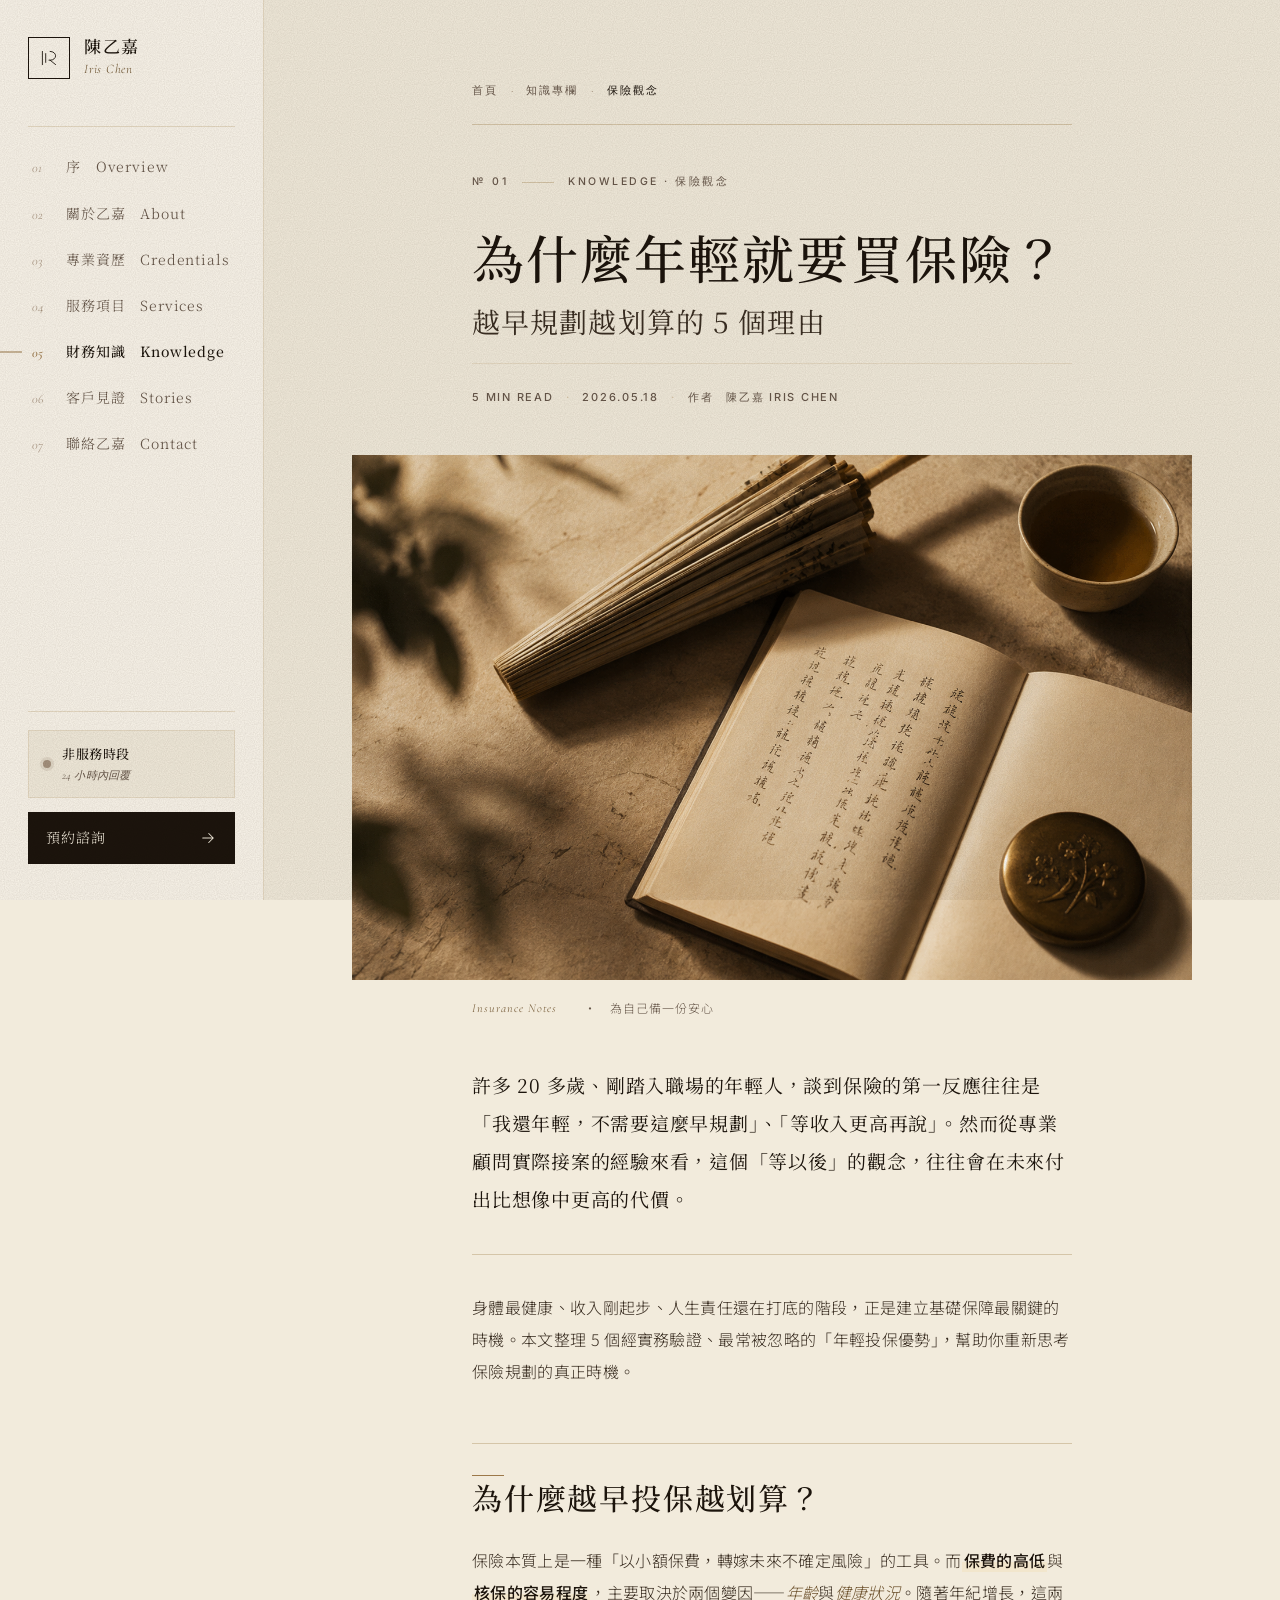
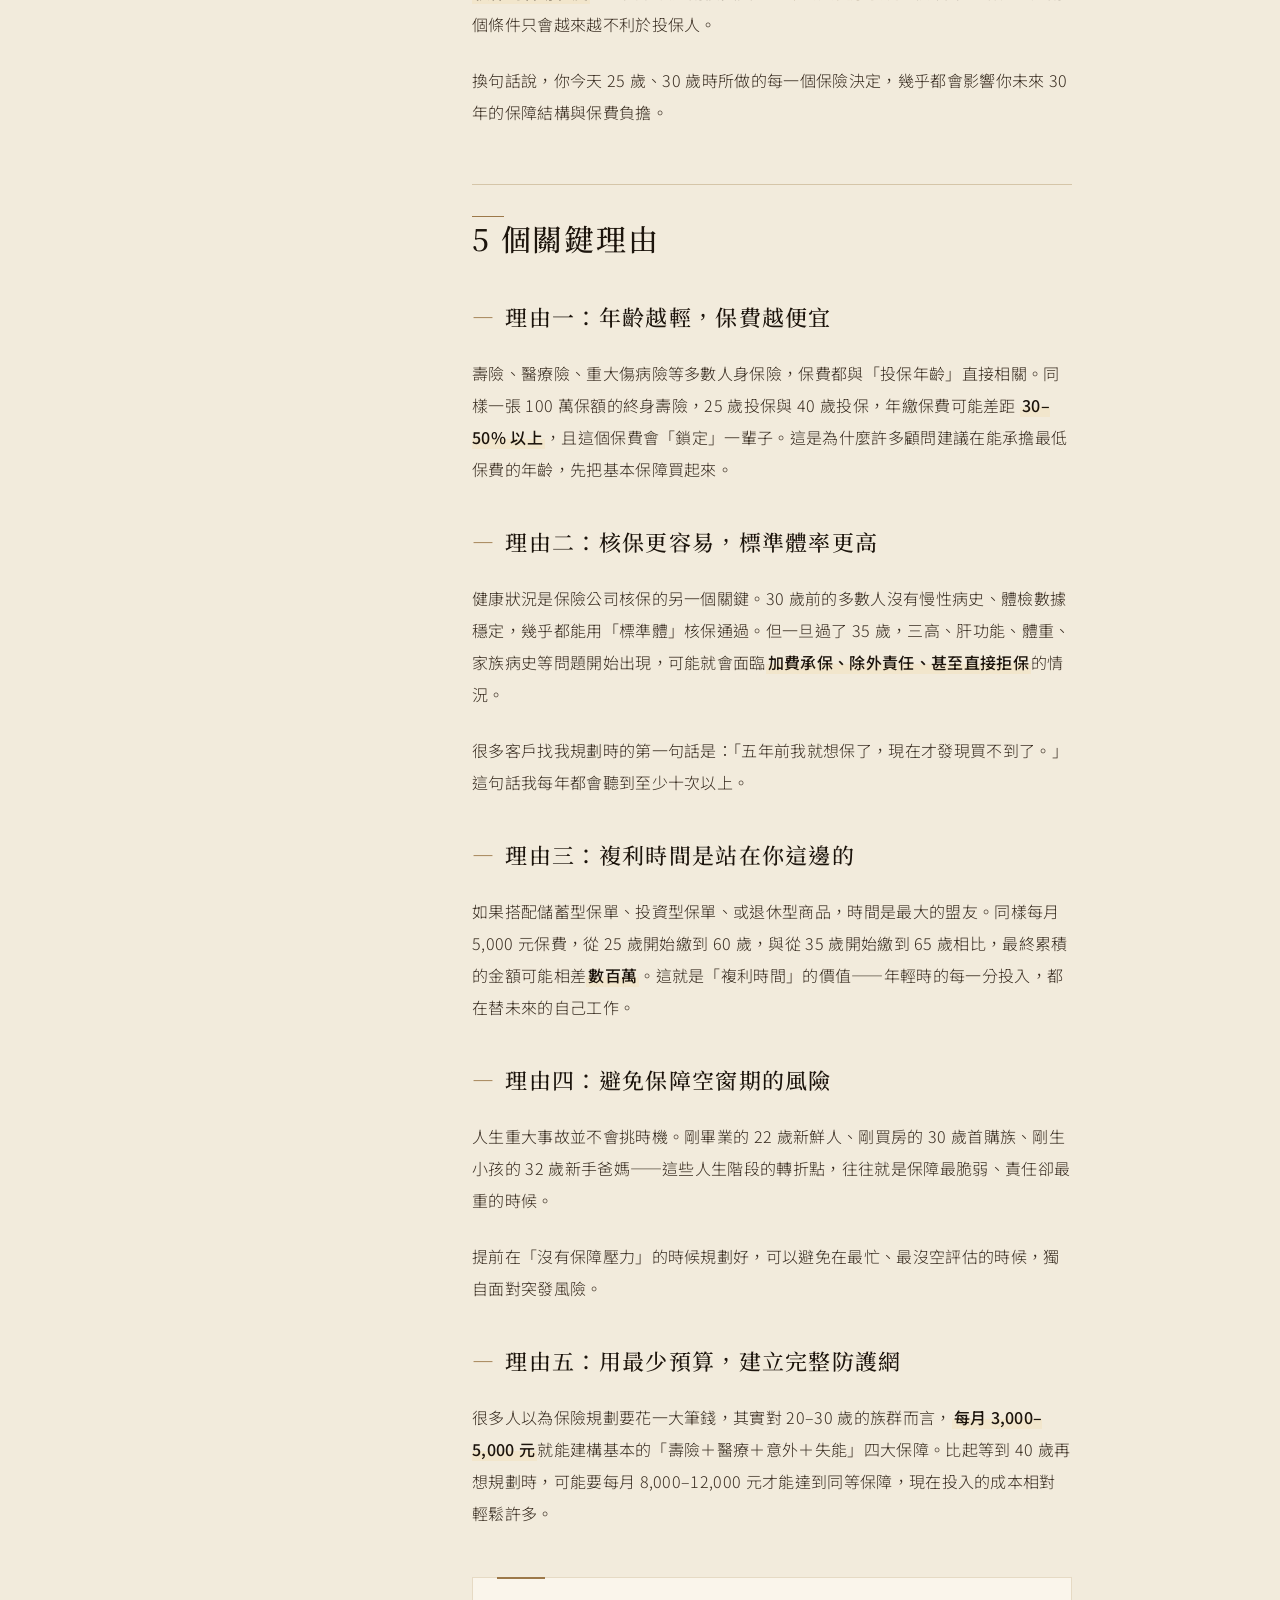
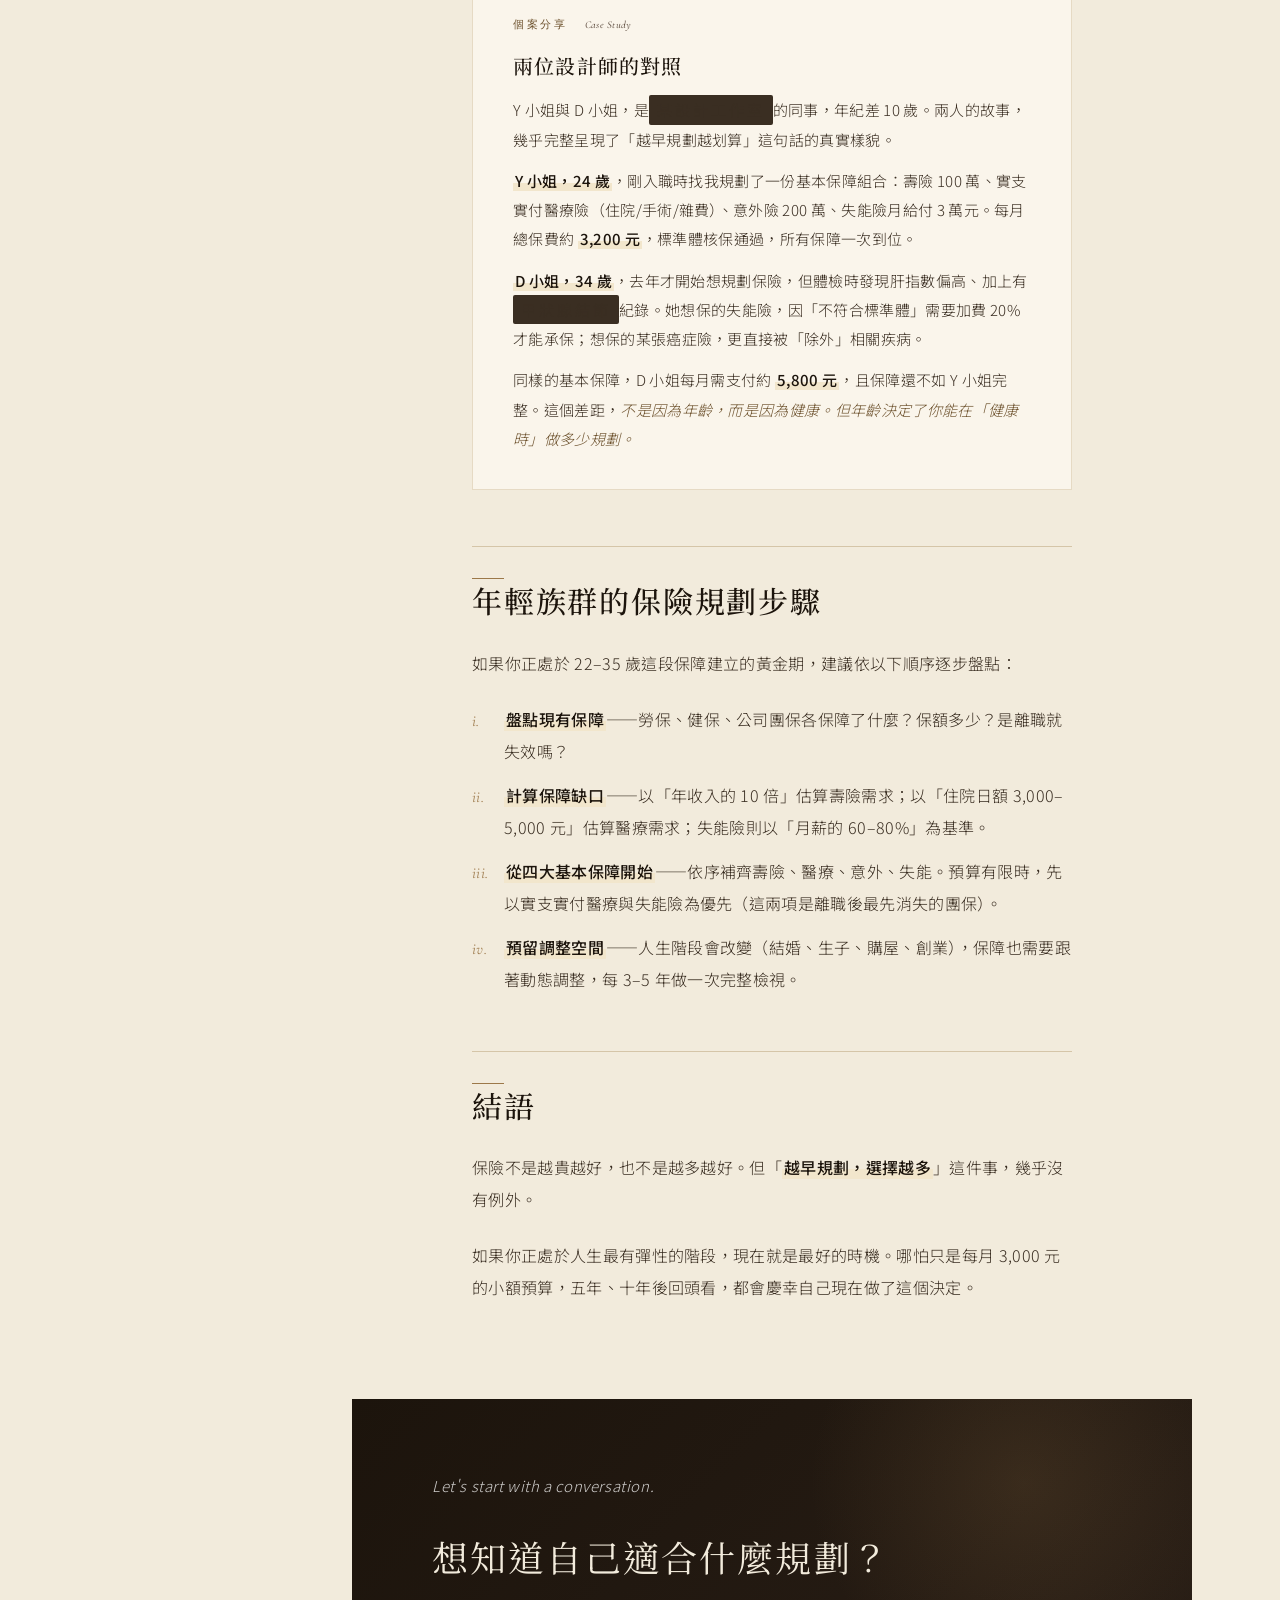
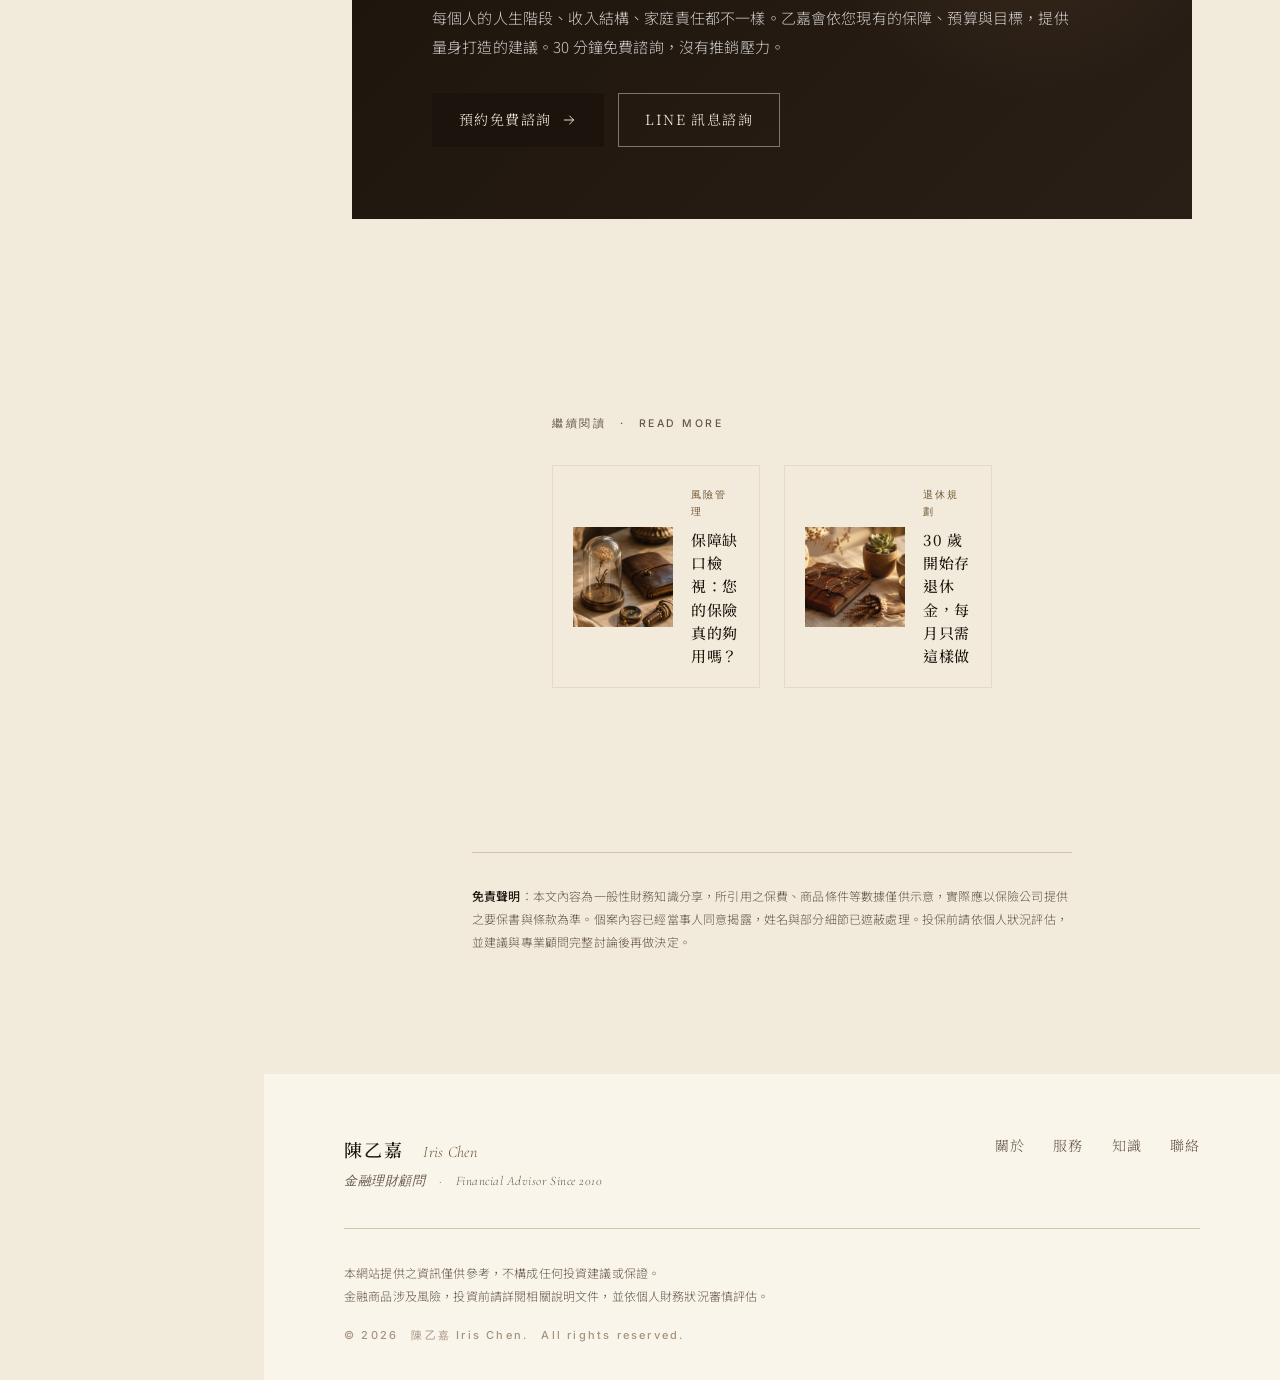
==== articles/01-young-insurance.html @ 7eee6fec "feat: add 5 long-form SEO articles for insurance industry Five fully-written editorial articles (~15" ====
<!DOCTYPE html>
<html lang="zh-Hant">
<head>
  <meta charset="UTF-8" />
  <meta name="viewport" content="width=device-width, initial-scale=1.0" />
  <meta name="description" content="20–35 歲是保險規劃的黃金時期！保費更便宜、核保更容易、複利時間站在你這邊。本文整理 5 個越早投保越划算的關鍵理由，附真實個案對照。陳乙嘉 Iris Chen 金融理財顧問為您解析。" />
  <meta name="keywords" content="年輕人買保險, 20 歲保險, 30 歲保險規劃, 年輕保費, 保險規劃, 保費試算, 投保時機, 標準體核保, 陳乙嘉, Iris Chen" />
  <title>為什麼年輕就要買保險？越早規劃越划算的 5 個理由｜陳乙嘉 Iris Chen 金融理財顧問</title>

  <meta property="og:title" content="為什麼年輕就要買保險？越早規劃越划算的 5 個理由" />
  <meta property="og:description" content="20–35 歲是保險規劃的黃金時期。本文整理 5 個越早投保越划算的關鍵理由，附真實個案對照。" />
  <meta property="og:type" content="article" />
  <meta property="og:image" content="../assets/img/article-insurance.png" />
  <link rel="canonical" href="https://te-chun-liu.github.io/iris-finans/articles/01-young-insurance.html" />

  <link rel="preconnect" href="https://fonts.googleapis.com" />
  <link rel="preconnect" href="https://fonts.gstatic.com" crossorigin />
  <link href="https://fonts.googleapis.com/css2?family=Cormorant+Garamond:ital,wght@0,300;0,400;0,500;0,600;1,300;1,400;1,500&family=Fraunces:ital,opsz,wght@0,9..144,300;0,9..144,400;0,9..144,500;0,9..144,600;1,9..144,300;1,9..144,400;1,9..144,500&family=Inter:wght@300;400;500;600&family=JetBrains+Mono:wght@400;500&family=Noto+Sans+TC:wght@300;400;500&family=Noto+Serif+TC:wght@300;400;500;600;700&display=swap" rel="stylesheet" />
  <link rel="stylesheet" href="../assets/css/style.css" />
</head>
<body>
  <div class="grain" aria-hidden="true"></div>

  <aside class="sidebar" id="sidebar">
    <div class="sidebar__brand">
      <div class="sidebar__logo">
        <svg viewBox="0 0 40 40" fill="none"><path d="M8 8 L8 32 M14 12 L14 28 M22 8 C28 8, 32 12, 32 16 C32 20, 28 24, 22 24 L20 24 M22 24 L32 32" stroke="currentColor" stroke-width="1.6" stroke-linecap="round" stroke-linejoin="round"/></svg>
      </div>
      <div class="sidebar__name">
        <div class="sidebar__name-zh">陳乙嘉</div>
        <div class="sidebar__name-en">Iris Chen</div>
      </div>
    </div>
    <div class="sidebar__divider"></div>
    <nav class="sidebar__nav">
      <a href="../index.html#top" class="side-link"><span class="side-link__num">01</span><span class="side-link__label">序　Overview</span></a>
      <a href="../index.html#about" class="side-link"><span class="side-link__num">02</span><span class="side-link__label">關於乙嘉　About</span></a>
      <a href="../index.html#credentials" class="side-link"><span class="side-link__num">03</span><span class="side-link__label">專業資歷　Credentials</span></a>
      <a href="../index.html#services" class="side-link"><span class="side-link__num">04</span><span class="side-link__label">服務項目　Services</span></a>
      <a href="../index.html#knowledge" class="side-link is-active"><span class="side-link__num">05</span><span class="side-link__label">財務知識　Knowledge</span></a>
      <a href="../index.html#testimonials" class="side-link"><span class="side-link__num">06</span><span class="side-link__label">客戶見證　Stories</span></a>
      <a href="../index.html#contact" class="side-link"><span class="side-link__num">07</span><span class="side-link__label">聯絡乙嘉　Contact</span></a>
    </nav>
    <div class="sidebar__divider"></div>
    <div class="sidebar__foot">
      <div class="sidebar__status">
        <div class="status-dot" id="statusDot"></div>
        <div class="status-text">
          <div class="status-text__top" id="statusTop">服務中</div>
          <div class="status-text__bot" id="statusBot">即時回覆</div>
        </div>
      </div>
      <a href="../index.html#contact" class="sidebar__cta">
        <span>預約諮詢</span>
        <svg viewBox="0 0 24 24" fill="none"><path d="M5 12 L19 12 M13 6 L19 12 L13 18" stroke="currentColor" stroke-width="1.4" stroke-linecap="round" stroke-linejoin="round"/></svg>
      </a>
    </div>
  </aside>

  <header class="topbar">
    <div class="topbar__brand">
      <span class="topbar__logo"><svg viewBox="0 0 40 40" fill="none"><path d="M8 8 L8 32 M14 12 L14 28 M22 8 C28 8, 32 12, 32 16 C32 20, 28 24, 22 24 L20 24 M22 24 L32 32" stroke="currentColor" stroke-width="2" stroke-linecap="round" stroke-linejoin="round"/></svg></span>
      <span class="topbar__name">陳乙嘉　<i>Iris Chen</i></span>
    </div>
    <button class="topbar__toggle" id="navToggle" aria-label="開啟選單"><span></span><span></span><span></span></button>
  </header>

  <main class="main">
    <article class="article-page">
      <nav class="breadcrumb">
        <a href="../index.html">首頁</a> <i>·</i> <a href="../index.html#knowledge">知識專欄</a> <i>·</i> <span>保險觀念</span>
      </nav>

      <header class="article-head">
        <div class="folio-bar">
          <span class="folio">№ 01</span>
          <span class="folio-divider"></span>
          <span class="folio">Knowledge · 保險觀念</span>
        </div>
        <h1 class="article-title">
          為什麼年輕就要買保險？
          <span class="article-title__sub">越早規劃越划算的 5 個理由</span>
        </h1>
        <div class="article-meta">
          <span>5 min read</span>
          <span>·</span>
          <span>2026.05.18</span>
          <span>·</span>
          <span>作者　陳乙嘉 Iris Chen</span>
        </div>
      </header>

      <figure class="article-hero">
        <img src="../assets/img/article-insurance.png" alt="保險觀念｜年輕人保險規劃" />
        <figcaption><i>Insurance Notes</i>　·　為自己備一份安心</figcaption>
      </figure>

      <div class="article-body">
        <p class="article-lead">許多 20 多歲、剛踏入職場的年輕人，談到保險的第一反應往往是「我還年輕，不需要這麼早規劃」、「等收入更高再說」。然而從專業顧問實際接案的經驗來看，這個「等以後」的觀念，往往會在未來付出比想像中更高的代價。</p>

        <p>身體最健康、收入剛起步、人生責任還在打底的階段，正是建立基礎保障最關鍵的時機。本文整理 5 個經實務驗證、最常被忽略的「年輕投保優勢」，幫助你重新思考保險規劃的真正時機。</p>

        <h2>為什麼越早投保越划算？</h2>
        <p>保險本質上是一種「以小額保費，轉嫁未來不確定風險」的工具。而<strong>保費的高低</strong>與<strong>核保的容易程度</strong>，主要取決於兩個變因——<em>年齡</em>與<em>健康狀況</em>。隨著年紀增長，這兩個條件只會越來越不利於投保人。</p>
        <p>換句話說，你今天 25 歲、30 歲時所做的每一個保險決定，幾乎都會影響你未來 30 年的保障結構與保費負擔。</p>

        <h2>5 個關鍵理由</h2>

        <h3>理由一：年齡越輕，保費越便宜</h3>
        <p>壽險、醫療險、重大傷病險等多數人身保險，保費都與「投保年齡」直接相關。同樣一張 100 萬保額的終身壽險，25 歲投保與 40 歲投保，年繳保費可能差距 <strong>30–50% 以上</strong>，且這個保費會「鎖定」一輩子。這是為什麼許多顧問建議在能承擔最低保費的年齡，先把基本保障買起來。</p>

        <h3>理由二：核保更容易，標準體率更高</h3>
        <p>健康狀況是保險公司核保的另一個關鍵。30 歲前的多數人沒有慢性病史、體檢數據穩定，幾乎都能用「標準體」核保通過。但一旦過了 35 歲，三高、肝功能、體重、家族病史等問題開始出現，可能就會面臨<strong>加費承保、除外責任、甚至直接拒保</strong>的情況。</p>
        <p>很多客戶找我規劃時的第一句話是：「五年前我就想保了，現在才發現買不到了。」這句話我每年都會聽到至少十次以上。</p>

        <h3>理由三：複利時間是站在你這邊的</h3>
        <p>如果搭配儲蓄型保單、投資型保單、或退休型商品，時間是最大的盟友。同樣每月 5,000 元保費，從 25 歲開始繳到 60 歲，與從 35 歲開始繳到 65 歲相比，最終累積的金額可能相差<strong>數百萬</strong>。這就是「複利時間」的價值——年輕時的每一分投入，都在替未來的自己工作。</p>

        <h3>理由四：避免保障空窗期的風險</h3>
        <p>人生重大事故並不會挑時機。剛畢業的 22 歲新鮮人、剛買房的 30 歲首購族、剛生小孩的 32 歲新手爸媽——這些人生階段的轉折點，往往就是保障最脆弱、責任卻最重的時候。</p>
        <p>提前在「沒有保障壓力」的時候規劃好，可以避免在最忙、最沒空評估的時候，獨自面對突發風險。</p>

        <h3>理由五：用最少預算，建立完整防護網</h3>
        <p>很多人以為保險規劃要花一大筆錢，其實對 20–30 歲的族群而言，<strong>每月 3,000–5,000 元</strong>就能建構基本的「壽險＋醫療＋意外＋失能」四大保障。比起等到 40 歲再想規劃時，可能要每月 8,000–12,000 元才能達到同等保障，現在投入的成本相對輕鬆許多。</p>

        <aside class="case-study">
          <div class="case-study__label">個案分享　<i>Case Study</i></div>
          <h3>兩位設計師的對照</h3>
          <p>Y 小姐與 D 小姐，是<span class="case-mask">某設計工作室</span>的同事，年紀差 10 歲。兩人的故事，幾乎完整呈現了「越早規劃越划算」這句話的真實樣貌。</p>
          <p><strong>Y 小姐，24 歲</strong>，剛入職時找我規劃了一份基本保障組合：壽險 100 萬、實支實付醫療險（住院/手術/雜費）、意外險 200 萬、失能險月給付 3 萬元。每月總保費約 <strong>3,200 元</strong>，標準體核保通過，所有保障一次到位。</p>
          <p><strong>D 小姐，34 歲</strong>，去年才開始想規劃保險，但體檢時發現肝指數偏高、加上有<span class="case-mask">甲狀腺結節</span>紀錄。她想保的失能險，因「不符合標準體」需要加費 20% 才能承保；想保的某張癌症險，更直接被「除外」相關疾病。</p>
          <p>同樣的基本保障，D 小姐每月需支付約 <strong>5,800 元</strong>，且保障還不如 Y 小姐完整。這個差距，<em>不是因為年齡，而是因為健康。但年齡決定了你能在「健康時」做多少規劃。</em></p>
        </aside>

        <h2>年輕族群的保險規劃步驟</h2>
        <p>如果你正處於 22–35 歲這段保障建立的黃金期，建議依以下順序逐步盤點：</p>
        <ol>
          <li><strong>盤點現有保障</strong>——勞保、健保、公司團保各保障了什麼？保額多少？是離職就失效嗎？</li>
          <li><strong>計算保障缺口</strong>——以「年收入的 10 倍」估算壽險需求；以「住院日額 3,000–5,000 元」估算醫療需求；失能險則以「月薪的 60–80%」為基準。</li>
          <li><strong>從四大基本保障開始</strong>——依序補齊壽險、醫療、意外、失能。預算有限時，先以實支實付醫療與失能險為優先（這兩項是離職後最先消失的團保）。</li>
          <li><strong>預留調整空間</strong>——人生階段會改變（結婚、生子、購屋、創業），保障也需要跟著動態調整，每 3–5 年做一次完整檢視。</li>
        </ol>

        <h2>結語</h2>
        <p>保險不是越貴越好，也不是越多越好。但「<strong>越早規劃，選擇越多</strong>」這件事，幾乎沒有例外。</p>
        <p>如果你正處於人生最有彈性的階段，現在就是最好的時機。哪怕只是每月 3,000 元的小額預算，五年、十年後回頭看，都會慶幸自己現在做了這個決定。</p>
      </div>

      <section class="article-cta">
        <div class="article-cta__inner">
          <p class="article-cta__lead"><i>Let's start with a conversation.</i></p>
          <h3>想知道自己適合什麼規劃？</h3>
          <p>每個人的人生階段、收入結構、家庭責任都不一樣。乙嘉會依您現有的保障、預算與目標，提供量身打造的建議。30 分鐘免費諮詢，沒有推銷壓力。</p>
          <div class="article-cta__buttons">
            <a href="../index.html#contact" class="btn btn--primary">
              <span>預約免費諮詢</span>
              <svg viewBox="0 0 24 24" fill="none"><path d="M5 12 L19 12 M13 6 L19 12 L13 18" stroke="currentColor" stroke-width="1.4" stroke-linecap="round" stroke-linejoin="round"/></svg>
            </a>
            <a href="https://line.me" target="_blank" rel="noopener" class="btn btn--ghost">LINE 訊息諮詢</a>
          </div>
        </div>
      </section>

      <section class="related">
        <div class="folio-bar">
          <span class="folio">繼續閱讀　·　Read More</span>
        </div>
        <div class="related__grid">
          <a href="05-coverage-gap.html" class="related__item">
            <img src="../assets/img/article-risk.png" alt="" />
            <div>
              <span class="related__cat">風險管理</span>
              <h4>保障缺口檢視：您的保險真的夠用嗎？</h4>
            </div>
          </a>
          <a href="03-retirement-30.html" class="related__item">
            <img src="../assets/img/article-retirement.png" alt="" />
            <div>
              <span class="related__cat">退休規劃</span>
              <h4>30 歲開始存退休金，每月只需這樣做</h4>
            </div>
          </a>
        </div>
      </section>

      <div class="article-footer-note">
        <strong>免責聲明</strong>：本文內容為一般性財務知識分享，所引用之保費、商品條件等數據僅供示意，實際應以保險公司提供之要保書與條款為準。個案內容已經當事人同意揭露，姓名與部分細節已遮蔽處理。投保前請依個人狀況評估，並建議與專業顧問完整討論後再做決定。
      </div>
    </article>

    <footer class="footer">
      <div class="footer__inner">
        <div class="footer__top">
          <div class="footer__brand">
            <div class="footer__name">陳乙嘉　<i>Iris Chen</i></div>
            <div class="footer__role">金融理財顧問　·　Financial Advisor Since 2010</div>
          </div>
          <nav class="footer__nav">
            <a href="../index.html#about">關於</a>
            <a href="../index.html#services">服務</a>
            <a href="../index.html#knowledge">知識</a>
            <a href="../index.html#contact">聯絡</a>
          </nav>
        </div>
        <div class="footer__rule"></div>
        <p class="footer__disclaimer">
          本網站提供之資訊僅供參考，不構成任何投資建議或保證。<br/>
          金融商品涉及風險，投資前請詳閱相關說明文件，並依個人財務狀況審慎評估。
        </p>
        <div class="footer__copy">© 2026　陳乙嘉 Iris Chen.　All rights reserved.</div>
      </div>
    </footer>
  </main>

  <script src="../assets/js/main.js"></script>
</body>
</html>
---- assets/css/style.css ----
/* =========================================================
   陳乙嘉 Iris Chen｜Editorial Dashboard
   Design language: Kinfolk × Cereal × Wallpaper*, warm bronze
   ========================================================= */

:root {
  /* Palette — warm editorial */
  --ivory:        #F2EBDC;
  --bone:         #FAF5EB;
  --paper:        #EDE3D0;
  --ink:          #1C140C;
  --ink-soft:     #3A2E22;
  --graphite:     #67574A;
  --ash:          #A6927E;
  --rule:         #D5C5A8;
  --rule-soft:    #E6DAC4;
  --bronze:       #9C7849;
  --bronze-deep:  #6F5430;
  --bronze-soft:  #E6D5B7;
  --bronze-tint:  #F2E6CC;
  --terracotta:   #A85B3F;

  /* Spacing */
  --gap:    32px;
  --gap-lg: 64px;

  --sidebar-w: 264px;

  /* Type */
  --serif-en:    "Fraunces", "Cormorant Garamond", Georgia, serif;
  --italic-en:   "Cormorant Garamond", "Fraunces", Georgia, serif;
  --serif-zh:    "Noto Serif TC", "Songti TC", "PingFang TC", serif;
  --sans-zh:     "Noto Sans TC", "PingFang TC", "Microsoft JhengHei", sans-serif;
  --sans-en:     "Inter", -apple-system, "Helvetica Neue", sans-serif;
  --mono:        "JetBrains Mono", "SF Mono", monospace;
}

/* =========================================================
   Reset
   ========================================================= */
*, *::before, *::after { box-sizing: border-box; margin: 0; padding: 0; }
html { scroll-behavior: smooth; -webkit-text-size-adjust: 100%; }
body {
  font-family: var(--sans-zh);
  color: var(--ink);
  background: var(--ivory);
  line-height: 1.7;
  -webkit-font-smoothing: antialiased;
  -moz-osx-font-smoothing: grayscale;
  font-weight: 300;
  letter-spacing: 0.01em;
}
img { max-width: 100%; display: block; }
a { color: inherit; text-decoration: none; }
button { font: inherit; cursor: pointer; background: none; border: 0; color: inherit; }
ul, ol { list-style: none; }
em, i { font-style: italic; }

/* =========================================================
   Paper grain — subtle texture overlay
   ========================================================= */
.grain {
  position: fixed; inset: 0;
  pointer-events: none;
  z-index: 200;
  opacity: 0.32;
  mix-blend-mode: multiply;
  background-image: url("data:image/svg+xml;utf8,<svg xmlns='http://www.w3.org/2000/svg' width='160' height='160'><filter id='n'><feTurbulence type='fractalNoise' baseFrequency='0.92' numOctaves='2' stitchTiles='stitch'/><feColorMatrix values='0 0 0 0 0.1 0 0 0 0 0.08 0 0 0 0 0.05 0 0 0 0.5 0'/></filter><rect width='100%25' height='100%25' filter='url(%23n)'/></svg>");
}

/* =========================================================
   Reusable: folios, rules, links
   ========================================================= */
.folio {
  font-family: var(--sans-en);
  font-size: 10.5px;
  letter-spacing: 0.24em;
  text-transform: uppercase;
  color: var(--graphite);
  font-weight: 500;
  white-space: nowrap;
}
.folio--light { color: rgba(255,255,255,0.78); }
.folio-divider {
  width: 32px; height: 1px;
  background: var(--rule);
  display: inline-block;
}
.folio-bar {
  display: flex; align-items: center;
  gap: 14px;
  margin-bottom: 48px;
}
.folio-bar--light .folio-divider { background: rgba(255,255,255,0.30); }

.link-more {
  font-family: var(--serif-zh);
  font-size: 15px;
  color: var(--ink);
  border-bottom: 1px solid var(--bronze);
  padding-bottom: 4px;
  transition: all .3s;
}
.link-more i {
  font-family: var(--italic-en);
  font-size: 13px;
  color: var(--bronze-deep);
  letter-spacing: 0.04em;
}
.link-more:hover { color: var(--bronze-deep); padding-bottom: 6px; }

/* =========================================================
   Sidebar (editorial dashboard chrome)
   ========================================================= */
.sidebar {
  position: fixed;
  top: 0; left: 0;
  width: var(--sidebar-w);
  height: 100vh;
  background: var(--bone);
  border-right: 1px solid var(--rule-soft);
  padding: 36px 28px;
  display: flex;
  flex-direction: column;
  z-index: 100;
}

.sidebar__brand {
  display: flex; align-items: center;
  gap: 14px;
  margin-bottom: 28px;
}
.sidebar__logo {
  width: 42px; height: 42px;
  border: 1.2px solid var(--ink);
  color: var(--ink);
  display: grid; place-items: center;
  border-radius: 0;
}
.sidebar__logo svg { width: 22px; height: 22px; }
.sidebar__name-zh {
  font-family: var(--serif-zh);
  font-size: 17px;
  font-weight: 500;
  letter-spacing: 0.10em;
  color: var(--ink);
  line-height: 1.2;
}
.sidebar__name-en {
  font-family: var(--italic-en);
  font-style: italic;
  font-size: 13px;
  color: var(--bronze-deep);
  letter-spacing: 0.06em;
  margin-top: 2px;
}

.sidebar__divider {
  height: 1px;
  background: var(--rule-soft);
  margin: 18px 0;
}

.sidebar__nav {
  display: flex;
  flex-direction: column;
  gap: 2px;
  flex: 1;
}
.side-link {
  display: flex; align-items: baseline;
  gap: 14px;
  padding: 10px 4px;
  font-family: var(--serif-zh);
  font-size: 14px;
  letter-spacing: 0.06em;
  color: var(--graphite);
  position: relative;
  transition: color .25s;
}
.side-link__num {
  font-family: var(--italic-en);
  font-style: italic;
  font-size: 13px;
  color: var(--ash);
  min-width: 20px;
  letter-spacing: 0;
}
.side-link__label { flex: 1; }
.side-link:hover { color: var(--ink); }
.side-link.is-active {
  color: var(--ink);
  font-weight: 500;
}
.side-link.is-active::before {
  content: "";
  position: absolute;
  left: -28px;
  top: 50%;
  width: 22px; height: 1px;
  background: var(--bronze);
  transform: translateY(-50%);
}
.side-link.is-active .side-link__num { color: var(--bronze); }

.sidebar__foot {
  display: flex; flex-direction: column;
  gap: 14px;
}
.sidebar__status {
  display: flex; align-items: center; gap: 11px;
  padding: 12px 14px;
  background: var(--ivory);
  border: 1px solid var(--rule-soft);
}
.status-dot {
  width: 8px; height: 8px;
  border-radius: 50%;
  background: #6FA86F;
  box-shadow: 0 0 0 3px rgba(111, 168, 111, 0.22);
  animation: pulse 2s ease-in-out infinite;
}
.status-dot.is-offline {
  background: var(--ash);
  box-shadow: 0 0 0 3px rgba(166, 146, 126, 0.22);
  animation: none;
}
@keyframes pulse {
  0%, 100% { box-shadow: 0 0 0 3px rgba(111, 168, 111, 0.22); }
  50%      { box-shadow: 0 0 0 6px rgba(111, 168, 111, 0.05); }
}
.status-text__top {
  font-family: var(--serif-zh);
  font-size: 13px;
  font-weight: 500;
  color: var(--ink);
  letter-spacing: 0.04em;
}
.status-text__bot {
  font-family: var(--italic-en);
  font-style: italic;
  font-size: 11px;
  color: var(--graphite);
  margin-top: 1px;
}

.sidebar__cta {
  display: flex; align-items: center; justify-content: space-between;
  padding: 14px 18px;
  background: var(--ink);
  color: var(--ivory);
  font-family: var(--serif-zh);
  font-size: 14px;
  letter-spacing: 0.08em;
  transition: background .25s;
}
.sidebar__cta:hover { background: var(--bronze-deep); }
.sidebar__cta svg { width: 18px; height: 18px; }

/* =========================================================
   Mobile topbar
   ========================================================= */
.topbar {
  display: none;
  position: fixed;
  top: 0; left: 0; right: 0;
  height: 60px;
  background: var(--bone);
  border-bottom: 1px solid var(--rule-soft);
  z-index: 99;
  padding: 0 18px;
  align-items: center; justify-content: space-between;
}
.topbar__brand { display: flex; align-items: center; gap: 12px; }
.topbar__logo {
  width: 30px; height: 30px;
  border: 1.2px solid var(--ink);
  display: grid; place-items: center;
  color: var(--ink);
}
.topbar__logo svg { width: 16px; height: 16px; }
.topbar__name {
  font-family: var(--serif-zh);
  font-size: 15px;
  letter-spacing: 0.08em;
  color: var(--ink);
}
.topbar__name i {
  font-family: var(--italic-en);
  font-style: italic;
  color: var(--bronze-deep);
  font-size: 13px;
}
.topbar__toggle {
  width: 40px; height: 40px;
  display: grid; place-items: center;
  gap: 5px;
}
.topbar__toggle span {
  display: block; width: 22px; height: 1px;
  background: var(--ink);
}

/* =========================================================
   Main
   ========================================================= */
.main {
  margin-left: var(--sidebar-w);
  padding: 0;
  min-height: 100vh;
}

/* All sections share generous editorial padding */
section {
  padding: 100px 80px;
  position: relative;
}

/* =========================================================
   Section heads & titles
   ========================================================= */
.section__head {
  margin-bottom: 56px;
  max-width: 720px;
}
.section__head--split {
  display: grid;
  grid-template-columns: 1.4fr 1fr;
  gap: 60px;
  max-width: none;
  align-items: end;
}

.section__title {
  font-family: var(--serif-zh);
  font-weight: 500;
  font-size: clamp(32px, 4vw, 52px);
  line-height: 1.15;
  letter-spacing: 0.04em;
  color: var(--ink);
}
.section__title-en {
  display: block;
  font-family: var(--serif-en);
  font-weight: 300;
  font-style: italic;
  font-size: clamp(20px, 2.4vw, 32px);
  color: var(--bronze-deep);
  letter-spacing: 0.02em;
  margin-top: 8px;
  font-variation-settings: "opsz" 144;
}

.section__lead {
  font-family: var(--sans-zh);
  font-size: 16px;
  line-height: 1.95;
  color: var(--graphite);
  font-weight: 300;
  margin-top: 20px;
}

/* =========================================================
   Hero
   ========================================================= */
.hero {
  background: var(--ivory);
  padding-top: 64px;
}

.hero__meta {
  display: flex; justify-content: space-between;
  align-items: center;
  padding-bottom: 36px;
  border-bottom: 1px solid var(--rule);
  margin-bottom: 56px;
}
.hero__meta-left { display: flex; align-items: center; gap: 14px; flex-wrap: wrap; }

.live-clock {
  display: inline-flex; align-items: center; gap: 8px;
  font-family: var(--mono);
  font-size: 12px;
  color: var(--graphite);
  letter-spacing: 0.04em;
}
.live-clock__dot {
  width: 6px; height: 6px;
  border-radius: 50%;
  background: var(--terracotta);
  animation: pulse-warm 1.6s ease-in-out infinite;
}
@keyframes pulse-warm {
  0%, 100% { opacity: 1; transform: scale(1); }
  50%      { opacity: 0.4; transform: scale(0.85); }
}

.hero__grid {
  display: grid;
  grid-template-columns: 1fr 1fr;
  gap: 80px;
  align-items: start;
  margin-bottom: 88px;
}

.hero__text { padding-top: 12px; }

.hero__eyebrow {
  font-family: var(--italic-en);
  font-style: italic;
  font-size: 17px;
  color: var(--bronze-deep);
  letter-spacing: 0.04em;
  margin-bottom: 24px;
}

.hero__title {
  font-family: var(--serif-zh);
  font-weight: 500;
  font-size: clamp(56px, 7.2vw, 104px);
  line-height: 1;
  letter-spacing: 0.06em;
  color: var(--ink);
}
.hero__title-en {
  display: block;
  font-family: var(--serif-en);
  font-style: italic;
  font-weight: 300;
  font-size: clamp(36px, 4.6vw, 64px);
  color: var(--bronze);
  letter-spacing: 0.01em;
  margin-top: 12px;
  font-variation-settings: "opsz" 144;
}

.hero__role {
  font-family: var(--sans-zh);
  font-size: 14px;
  letter-spacing: 0.18em;
  color: var(--graphite);
  margin-top: 24px;
  font-weight: 400;
}

.hero__rule {
  width: 60px; height: 1px;
  background: var(--bronze);
  margin: 36px 0 36px;
}

.hero__quote {
  position: relative;
  font-family: var(--serif-zh);
  font-weight: 400;
  font-size: clamp(20px, 1.9vw, 26px);
  line-height: 1.9;
  letter-spacing: 0.08em;
  color: var(--ink);
  padding-left: 20px;
  margin-bottom: 32px;
  font-style: normal;
}
.hero__quote-mark {
  position: absolute;
  left: -12px; top: -28px;
  font-family: var(--serif-en);
  font-size: 90px;
  color: var(--bronze-soft);
  line-height: 1;
  z-index: -1;
}

.hero__desc {
  font-family: var(--sans-zh);
  font-size: 15px;
  line-height: 2;
  color: var(--graphite);
  margin-bottom: 36px;
  max-width: 540px;
}

.hero__cta {
  display: flex;
  gap: 14px;
  flex-wrap: wrap;
}

/* Hero figure */
.hero__figure {
  position: relative;
  display: flex;
  flex-direction: column;
}
.hero__photo {
  position: relative;
  aspect-ratio: 4 / 5;
  background: linear-gradient(135deg, var(--bronze-soft) 0%, var(--paper) 50%, var(--bronze-tint) 100%);
  overflow: hidden;
}
.hero__photo img {
  position: absolute; inset: 0;
  width: 100%; height: 100%;
  object-fit: cover;
}
.hero__photo img.img--missing { display: none; }
.hero__photo-deco {
  position: absolute;
  right: -40px; bottom: -40px;
  width: 220px; height: 220px;
  color: rgba(28, 20, 12, 0.18);
  pointer-events: none;
}
.hero__photo-deco svg { width: 100%; height: 100%; }
/* Placeholder pattern when image missing */
.hero__photo:has(img.img--missing)::after {
  content: "";
  position: absolute; inset: 24px;
  border: 1px solid rgba(28, 20, 12, 0.18);
}
.hero__photo:has(img.img--missing)::before {
  content: "PORTRAIT\A\A Iris Chen\A ed. 2026";
  white-space: pre;
  position: absolute;
  inset: 0;
  display: grid; place-items: center;
  font-family: var(--italic-en);
  font-style: italic;
  font-size: 18px;
  color: var(--bronze-deep);
  letter-spacing: 0.16em;
  line-height: 1.8;
  text-align: center;
}

.hero__caption {
  display: flex; align-items: center;
  gap: 14px;
  margin-top: 18px;
  font-size: 12px;
  letter-spacing: 0.04em;
}
.hero__caption-en {
  font-family: var(--italic-en);
  font-style: italic;
  color: var(--bronze-deep);
}
.hero__caption-line {
  flex: 1;
  height: 1px;
  background: var(--rule);
}
.hero__caption-zh {
  font-family: var(--serif-zh);
  color: var(--graphite);
  letter-spacing: 0.12em;
}

/* Hero stats — editorial strip */
.hero__stats {
  display: grid;
  grid-template-columns: 1fr 1px 1fr 1px 1fr 1px 1fr;
  align-items: end;
  gap: 32px;
  padding: 48px 0;
  border-top: 1px solid var(--rule);
  border-bottom: 1px solid var(--rule);
}
.stat {
  display: flex;
  align-items: baseline;
  gap: 12px;
}
.stat__num {
  font-family: var(--serif-en);
  font-style: italic;
  font-weight: 300;
  font-size: clamp(56px, 5.2vw, 88px);
  line-height: 0.9;
  color: var(--ink);
  letter-spacing: -0.02em;
  font-variation-settings: "opsz" 144;
}
.stat__num--text {
  font-size: clamp(36px, 3.6vw, 56px);
  letter-spacing: 0;
}
.stat__num small {
  font-size: 0.5em;
  vertical-align: 0.18em;
  color: var(--bronze);
  margin: 0 4px;
}
.stat__plus {
  font-family: var(--serif-zh);
  font-size: 18px;
  color: var(--bronze);
  font-weight: 400;
}
.stat__label {
  display: flex;
  flex-direction: column;
  gap: 4px;
  margin-left: auto;
  text-align: right;
}
.stat__label span {
  font-family: var(--serif-zh);
  font-size: 14px;
  font-weight: 500;
  color: var(--ink);
  letter-spacing: 0.10em;
}
.stat__label i {
  font-family: var(--italic-en);
  font-style: italic;
  font-size: 12px;
  color: var(--graphite);
  letter-spacing: 0.02em;
}
.stat__rule { background: var(--rule); height: 56px; }

/* =========================================================
   Buttons
   ========================================================= */
.btn {
  display: inline-flex; align-items: center;
  gap: 10px;
  padding: 14px 26px;
  font-family: var(--serif-zh);
  font-size: 14px;
  letter-spacing: 0.10em;
  border: 1px solid transparent;
  transition: all .35s cubic-bezier(0.4, 0, 0.2, 1);
  cursor: pointer;
}
.btn svg { width: 16px; height: 16px; }
.btn--primary {
  background: var(--ink);
  color: var(--ivory);
}
.btn--primary:hover {
  background: var(--bronze-deep);
  letter-spacing: 0.16em;
}
.btn--ghost {
  background: transparent;
  color: var(--ink);
  border-color: var(--ink);
}
.btn--ghost:hover {
  background: var(--ink);
  color: var(--ivory);
}

/* =========================================================
   About
   ========================================================= */
.about {
  background: var(--bone);
}

.about__grid {
  display: grid;
  grid-template-columns: 0.9fr 1.1fr;
  gap: 80px;
  align-items: start;
}

.about__figure { position: sticky; top: 48px; }
.about__photo {
  aspect-ratio: 4 / 5;
  background: linear-gradient(160deg, var(--paper) 0%, var(--bronze-soft) 100%);
  position: relative;
  overflow: hidden;
}
.about__photo img {
  width: 100%; height: 100%; object-fit: cover;
}
.about__photo img.img--missing { display: none; }
.about__photo:has(img.img--missing)::after {
  content: "";
  position: absolute; inset: 24px;
  border: 1px solid rgba(28, 20, 12, 0.16);
}
.about__photo:has(img.img--missing)::before {
  content: "THE STUDIO";
  position: absolute;
  inset: 0;
  display: grid; place-items: center;
  font-family: var(--italic-en);
  font-style: italic;
  font-size: 22px;
  color: var(--bronze-deep);
  letter-spacing: 0.30em;
}
.about__figure figcaption {
  margin-top: 16px;
  font-family: var(--sans-zh);
  font-size: 12px;
  letter-spacing: 0.10em;
  color: var(--graphite);
}
.about__figure figcaption i {
  font-family: var(--italic-en);
  font-style: italic;
  color: var(--bronze-deep);
  margin-right: 4px;
}

.about__body { padding-top: 12px; }
.about__lead {
  font-family: var(--serif-zh);
  font-size: 18px;
  line-height: 2;
  color: var(--ink-soft);
  letter-spacing: 0.04em;
  margin: 32px 0 56px;
  font-weight: 400;
  max-width: 540px;
}

.pillars { display: flex; flex-direction: column; }
.pillar {
  display: grid;
  grid-template-columns: 56px 1fr;
  gap: 20px;
  padding: 32px 0;
  border-top: 1px solid var(--rule);
  align-items: start;
}
.pillar:last-child { border-bottom: 1px solid var(--rule); }

.pillar__num {
  font-family: var(--italic-en);
  font-style: italic;
  font-size: 32px;
  color: var(--bronze);
  font-weight: 300;
  line-height: 1;
  padding-top: 8px;
}
.pillar__main h3 {
  font-family: var(--serif-zh);
  font-size: 22px;
  font-weight: 500;
  letter-spacing: 0.08em;
  color: var(--ink);
  margin-bottom: 12px;
  line-height: 1.4;
}
.pillar__main h3 i {
  font-family: var(--italic-en);
  font-style: italic;
  font-weight: 300;
  font-size: 17px;
  color: var(--bronze-deep);
  letter-spacing: 0.02em;
}
.pillar__main p {
  font-family: var(--sans-zh);
  font-size: 15px;
  line-height: 1.95;
  color: var(--graphite);
  font-weight: 300;
}

/* =========================================================
   Credentials (dark + banner)
   ========================================================= */
.credentials {
  background: var(--ivory);
  padding: 0;
}
.credentials__banner {
  position: relative;
  aspect-ratio: 21 / 7;
  min-height: 320px;
  background: linear-gradient(135deg, #2a1f17 0%, #1c140c 50%, #3a2e22 100%);
  overflow: hidden;
}
.credentials__banner img {
  position: absolute; inset: 0;
  width: 100%; height: 100%;
  object-fit: cover;
  opacity: 0.65;
}
.credentials__banner img.img--missing { display: none; }
.credentials__banner-overlay {
  position: absolute; inset: 0;
  background: linear-gradient(180deg, rgba(28, 20, 12, 0.20) 0%, rgba(28, 20, 12, 0.78) 100%);
}
.credentials__banner-text {
  position: absolute; inset: 0;
  display: flex; flex-direction: column; justify-content: flex-end;
  padding: 80px;
  color: var(--ivory);
}
.credentials__banner-text .folio { margin-bottom: 24px; }
.credentials__headline {
  font-family: var(--serif-zh);
  font-weight: 400;
  font-size: clamp(36px, 4.4vw, 60px);
  letter-spacing: 0.06em;
  line-height: 1.25;
  color: var(--ivory);
}
.credentials__headline i {
  font-family: var(--italic-en);
  font-style: italic;
  font-weight: 300;
  font-size: clamp(22px, 2.6vw, 36px);
  color: var(--bronze-soft);
  letter-spacing: 0.02em;
  display: block;
  margin-top: 8px;
}

.credentials__body {
  padding: 100px 80px;
}
.credentials__lead {
  font-family: var(--serif-zh);
  font-size: 18px;
  line-height: 2;
  color: var(--ink-soft);
  letter-spacing: 0.04em;
  max-width: 640px;
  margin-bottom: 72px;
  font-weight: 400;
}

.cert-list {
  display: grid;
  grid-template-columns: 1fr;
  gap: 0;
  margin-bottom: 96px;
}
.cert {
  display: grid;
  grid-template-columns: 60px 1fr auto;
  align-items: center;
  gap: 24px;
  padding: 28px 0;
  border-top: 1px solid var(--rule);
  transition: padding-left .4s cubic-bezier(0.4, 0, 0.2, 1);
}
.cert:last-child { border-bottom: 1px solid var(--rule); }
.cert:hover { padding-left: 12px; background: var(--bone); }

.cert__no {
  font-family: var(--italic-en);
  font-style: italic;
  font-size: 26px;
  color: var(--bronze);
  font-weight: 300;
  letter-spacing: 0;
}
.cert__main { display: flex; flex-direction: column; gap: 4px; }
.cert__name {
  font-family: var(--serif-zh);
  font-size: 18px;
  font-weight: 500;
  color: var(--ink);
  letter-spacing: 0.06em;
}
.cert__en {
  font-family: var(--italic-en);
  font-style: italic;
  font-size: 13px;
  color: var(--graphite);
  letter-spacing: 0.02em;
}
.cert__tag {
  font-family: var(--sans-en);
  font-size: 10px;
  letter-spacing: 0.22em;
  text-transform: uppercase;
  color: var(--bronze-deep);
  font-weight: 500;
  padding: 5px 10px;
  border: 1px solid var(--rule);
}

.domains {
  display: grid;
  grid-template-columns: repeat(3, 1fr);
  gap: 48px;
  padding-top: 64px;
  border-top: 1px solid var(--rule);
}
.domain { color: var(--ink); }
.domain__ill {
  width: 72px; height: 72px;
  color: var(--bronze-deep);
  margin-bottom: 24px;
}
.domain__ill svg { width: 100%; height: 100%; }
.domain h3 {
  font-family: var(--serif-zh);
  font-size: 22px;
  font-weight: 500;
  letter-spacing: 0.06em;
  margin-bottom: 12px;
  color: var(--ink);
}
.domain h3 i {
  font-family: var(--italic-en);
  font-style: italic;
  font-weight: 300;
  font-size: 16px;
  color: var(--bronze-deep);
  letter-spacing: 0.02em;
}
.domain p {
  font-family: var(--sans-zh);
  font-size: 14px;
  line-height: 1.95;
  color: var(--graphite);
  font-weight: 300;
}

/* =========================================================
   Filters
   ========================================================= */
.filters {
  display: flex; flex-wrap: wrap;
  gap: 0;
  margin-bottom: 56px;
  padding-bottom: 24px;
  border-bottom: 1px solid var(--rule);
}
.filter {
  padding: 10px 22px;
  font-family: var(--serif-zh);
  font-size: 13px;
  letter-spacing: 0.10em;
  color: var(--graphite);
  font-weight: 400;
  transition: color .25s, background .25s;
  border: 1px solid transparent;
  position: relative;
}
.filter:hover { color: var(--ink); }
.filter.is-active {
  color: var(--ink);
  font-weight: 500;
}
.filter.is-active::after {
  content: "";
  position: absolute;
  left: 22px; right: 22px;
  bottom: -25px;
  height: 1px;
  background: var(--bronze);
}

/* =========================================================
   Services — Bento editorial
   ========================================================= */
.services { background: var(--bone); }

.bento {
  display: grid;
  grid-template-columns: repeat(3, 1fr);
  grid-auto-rows: minmax(280px, auto);
  gap: 24px;
  margin-bottom: 96px;
}

.svc {
  position: relative;
  padding: 36px 32px;
  background: var(--ivory);
  border: 1px solid var(--rule-soft);
  display: flex; flex-direction: column;
  transition: all .45s cubic-bezier(0.4, 0, 0.2, 1);
  overflow: hidden;
}
.svc:hover {
  background: var(--paper);
  border-color: var(--bronze);
}
.svc.is-hidden {
  opacity: 0.28;
  filter: grayscale(0.6);
  pointer-events: none;
  transform: scale(0.98);
}

.svc--feature {
  grid-column: span 2;
  grid-row: span 2;
  padding: 0;
  display: grid;
  grid-template-columns: 1fr 1fr;
  background: var(--paper);
}
.svc--feature .svc__photo {
  position: relative;
  aspect-ratio: auto;
  background: linear-gradient(135deg, var(--bronze-soft), var(--bronze-tint));
  overflow: hidden;
}
.svc--feature .svc__photo img {
  width: 100%; height: 100%; object-fit: cover;
}
.svc--feature .svc__photo img.img--missing { display: none; }
.svc--feature .svc__photo:has(img.img--missing)::before {
  content: "INSURANCE\A PLANNING";
  white-space: pre;
  position: absolute; inset: 0;
  display: grid; place-items: center;
  text-align: center;
  font-family: var(--italic-en);
  font-style: italic;
  color: var(--bronze-deep);
  font-size: 20px;
  letter-spacing: 0.24em;
  line-height: 1.6;
}
.svc--feature .svc__body {
  padding: 48px 40px;
  display: flex; flex-direction: column;
  justify-content: center;
}

.svc__icon {
  width: 48px; height: 48px;
  color: var(--bronze-deep);
  margin-bottom: 28px;
}
.svc__icon svg { width: 100%; height: 100%; }

.svc__top {
  display: flex; justify-content: space-between; align-items: baseline;
  margin-bottom: 18px;
}
.svc__no {
  font-family: var(--italic-en);
  font-style: italic;
  font-size: 18px;
  color: var(--bronze);
  font-weight: 300;
}
.svc__cat {
  font-family: var(--sans-en);
  font-size: 10px;
  letter-spacing: 0.22em;
  text-transform: uppercase;
  color: var(--graphite);
  font-weight: 500;
}

.svc__title {
  font-family: var(--serif-zh);
  font-size: 24px;
  font-weight: 500;
  letter-spacing: 0.06em;
  color: var(--ink);
  line-height: 1.3;
  margin-bottom: 14px;
}
.svc__title i {
  font-family: var(--italic-en);
  font-style: italic;
  font-weight: 300;
  font-size: 17px;
  color: var(--bronze-deep);
  letter-spacing: 0.02em;
}
.svc__desc {
  font-family: var(--sans-zh);
  font-size: 14px;
  line-height: 1.9;
  color: var(--graphite);
  font-weight: 300;
  margin-top: auto;
}
.svc--feature .svc__desc { font-size: 15px; }
.svc__tags {
  display: flex; flex-wrap: wrap; gap: 6px;
  margin-top: 24px;
  padding-top: 20px;
  border-top: 1px solid var(--rule-soft);
}
.svc__tags span {
  font-family: var(--serif-zh);
  font-size: 12px;
  color: var(--graphite);
  padding: 4px 12px;
  border: 1px solid var(--rule);
  letter-spacing: 0.06em;
}

/* Premium */
.premium {
  background: var(--ink);
  color: var(--ivory);
  padding: 64px 56px;
  position: relative;
  overflow: hidden;
}
.premium::before {
  content: "";
  position: absolute;
  top: -40%; right: -10%;
  width: 60%; aspect-ratio: 1;
  background: radial-gradient(circle, rgba(156, 120, 73, 0.16), transparent 60%);
  pointer-events: none;
}
.premium__head { margin-bottom: 48px; position: relative; }
.premium__head .folio { display: block; margin-bottom: 18px; }
.premium__head h3 {
  font-family: var(--serif-zh);
  font-weight: 400;
  font-size: clamp(28px, 3vw, 40px);
  letter-spacing: 0.06em;
  color: var(--ivory);
}
.premium__grid {
  display: grid;
  grid-template-columns: repeat(3, 1fr);
  gap: 36px;
  position: relative;
}
.premium__item {
  padding-top: 20px;
  border-top: 1px solid rgba(255, 255, 255, 0.20);
}
.premium__no {
  font-family: var(--italic-en);
  font-style: italic;
  font-size: 22px;
  color: var(--bronze-soft);
  font-weight: 300;
  margin-bottom: 14px;
}
.premium__item h4 {
  font-family: var(--serif-zh);
  font-size: 19px;
  font-weight: 500;
  letter-spacing: 0.08em;
  margin-bottom: 12px;
  color: var(--ivory);
}
.premium__item h4 i {
  font-family: var(--italic-en);
  font-style: italic;
  font-weight: 300;
  font-size: 15px;
  color: var(--bronze-soft);
  letter-spacing: 0.02em;
}
.premium__item p {
  font-family: var(--sans-zh);
  font-size: 14px;
  line-height: 1.9;
  color: rgba(255,255,255,0.72);
  font-weight: 300;
}

/* =========================================================
   Knowledge — Reading room
   ========================================================= */
.knowledge { background: var(--ivory); }

.reading {
  display: grid;
  grid-template-columns: 1.3fr 1fr;
  gap: 56px;
  margin-bottom: 48px;
}

.story--featured {
  grid-row: span 1;
}
.story--featured.is-hidden { display: none; }
.story--featured .story__photo {
  aspect-ratio: 4 / 3;
  background: linear-gradient(135deg, var(--bronze-soft), var(--bronze-tint));
  overflow: hidden;
  margin-bottom: 24px;
  position: relative;
}
.story__photo img {
  width: 100%; height: 100%; object-fit: cover;
  transition: transform 1.2s cubic-bezier(0.4, 0, 0.2, 1);
}
.story__photo img.img--missing { display: none; }
.story--featured:hover .story__photo img { transform: scale(1.04); }

.story--featured .story__photo:has(img.img--missing)::before {
  content: "Insurance\A Notes";
  white-space: pre;
  position: absolute; inset: 0;
  display: grid; place-items: center;
  font-family: var(--italic-en);
  font-style: italic;
  color: var(--bronze-deep);
  font-size: 28px;
  letter-spacing: 0.20em;
  text-align: center;
  line-height: 1.5;
}

.story__meta {
  display: flex; align-items: center; gap: 10px;
  margin-bottom: 16px;
  font-family: var(--sans-en);
  font-size: 11px;
  letter-spacing: 0.16em;
  text-transform: uppercase;
  color: var(--graphite);
  font-weight: 500;
}
.story__cat { color: var(--bronze-deep); }
.story__dot { color: var(--rule); }

.story__title {
  font-family: var(--serif-zh);
  font-size: clamp(22px, 2.4vw, 32px);
  font-weight: 500;
  line-height: 1.4;
  letter-spacing: 0.04em;
  color: var(--ink);
  margin-bottom: 16px;
}
.story__excerpt {
  font-family: var(--sans-zh);
  font-size: 15px;
  line-height: 1.95;
  color: var(--graphite);
  font-weight: 300;
  margin-bottom: 20px;
}
.story__more {
  font-family: var(--serif-zh);
  font-size: 14px;
  color: var(--ink);
  border-bottom: 1px solid var(--bronze);
  padding-bottom: 4px;
  letter-spacing: 0.08em;
  transition: padding .25s;
}
.story__more i {
  font-family: var(--italic-en);
  font-style: italic;
  color: var(--bronze-deep);
  margin: 0 2px;
}
.story__more:hover { padding-bottom: 8px; }

/* Story list */
.story-list {
  display: flex; flex-direction: column;
}
.story-list__item {
  display: grid;
  grid-template-columns: 140px 1fr;
  gap: 24px;
  padding: 24px 0;
  border-top: 1px solid var(--rule);
  align-items: start;
  transition: padding-left .4s cubic-bezier(0.4, 0, 0.2, 1);
  cursor: pointer;
}
.story-list__item:last-child { border-bottom: 1px solid var(--rule); }
.story-list__item:hover { padding-left: 12px; background: var(--bone); }
.story-list__item.is-hidden { display: none; }

.story-list__photo {
  aspect-ratio: 4 / 3;
  background: linear-gradient(135deg, var(--bronze-soft), var(--bronze-tint));
  overflow: hidden;
  position: relative;
}
.story-list__photo img {
  width: 100%; height: 100%; object-fit: cover;
}
.story-list__photo img.img--missing { display: none; }
.story-list__photo:has(img.img--missing)::before {
  content: "img";
  position: absolute; inset: 0;
  display: grid; place-items: center;
  font-family: var(--italic-en);
  font-style: italic;
  color: var(--bronze-deep);
  font-size: 14px;
  letter-spacing: 0.20em;
  opacity: 0.6;
}

.story-list__body {
  position: relative;
  padding-right: 32px;
}
.story-list__body h4 {
  font-family: var(--serif-zh);
  font-size: 18px;
  font-weight: 500;
  line-height: 1.55;
  color: var(--ink);
  letter-spacing: 0.04em;
}
.story-list__arrow {
  position: absolute;
  right: 0; top: 50%;
  transform: translateY(-50%);
  font-family: var(--italic-en);
  color: var(--bronze);
  font-size: 22px;
  transition: transform .3s;
}
.story-list__item:hover .story-list__arrow {
  transform: translate(4px, -50%);
  color: var(--bronze-deep);
}

.reading__more {
  text-align: center;
  padding-top: 32px;
}

/* =========================================================
   Stories (testimonials)
   ========================================================= */
.stories {
  background: var(--bone);
}
.stories__grid {
  display: grid;
  grid-template-columns: 1.4fr 1fr;
  gap: 80px;
  align-items: center;
}

.hero-quote {
  position: relative;
  padding-left: 48px;
}
.hero-quote__mark {
  position: absolute;
  left: 0; top: -20px;
  font-family: var(--serif-en);
  font-size: 120px;
  line-height: 1;
  color: var(--bronze);
  font-weight: 300;
  font-style: italic;
}
.hero-quote blockquote {
  font-family: var(--serif-zh);
  font-weight: 400;
  font-size: clamp(28px, 3vw, 44px);
  line-height: 1.55;
  letter-spacing: 0.05em;
  color: var(--ink);
  margin-bottom: 32px;
}
.hero-quote blockquote em {
  font-family: var(--italic-en);
  font-style: italic;
  color: var(--bronze-deep);
  font-size: 0.9em;
  padding: 0 0.05em;
}
.hero-quote figcaption {
  padding-top: 24px;
  border-top: 1px solid var(--rule);
  display: flex;
  align-items: baseline;
  gap: 16px;
}
.hero-quote__name {
  font-family: var(--serif-zh);
  font-size: 17px;
  font-weight: 500;
  color: var(--ink);
  letter-spacing: 0.10em;
}
.hero-quote__role {
  font-family: var(--italic-en);
  font-style: italic;
  font-size: 14px;
  color: var(--graphite);
}

.side-quotes {
  display: flex; flex-direction: column;
  gap: 48px;
}
.side-quote {
  padding-top: 24px;
  border-top: 1px solid var(--rule);
}
.side-quote__rate {
  color: var(--bronze);
  font-size: 14px;
  letter-spacing: 0.16em;
  margin-bottom: 16px;
}
.side-quote blockquote {
  font-family: var(--serif-zh);
  font-size: 17px;
  line-height: 1.9;
  letter-spacing: 0.04em;
  color: var(--ink-soft);
  margin-bottom: 18px;
  font-weight: 400;
}
.side-quote figcaption {
  display: flex; align-items: baseline; gap: 12px;
}
.side-quote figcaption span {
  font-family: var(--serif-zh);
  font-size: 14px;
  font-weight: 500;
  color: var(--ink);
  letter-spacing: 0.08em;
}
.side-quote figcaption i {
  font-family: var(--italic-en);
  font-style: italic;
  font-size: 12px;
  color: var(--graphite);
}

/* =========================================================
   Contact
   ========================================================= */
.contact {
  position: relative;
  padding: 0;
  color: var(--ivory);
  overflow: hidden;
}
.contact__bg {
  position: absolute; inset: 0;
  z-index: 0;
}
.contact__bg img {
  width: 100%; height: 100%; object-fit: cover;
}
.contact__bg img.img--missing { display: none; }
.contact__bg::before {
  content: "";
  position: absolute; inset: 0;
  background: linear-gradient(135deg, #2a1f17 0%, #1c140c 100%);
}
.contact__overlay {
  position: absolute; inset: 0;
  background: linear-gradient(135deg, rgba(28, 20, 12, 0.92) 0%, rgba(58, 46, 34, 0.85) 100%);
}
.contact__inner {
  position: relative;
  z-index: 1;
  padding: 120px 80px;
}
.contact__title {
  font-family: var(--serif-zh);
  font-weight: 400;
  font-size: clamp(36px, 4.4vw, 60px);
  letter-spacing: 0.06em;
  line-height: 1.25;
  color: var(--ivory);
  margin: 32px 0 28px;
}
.contact__title i {
  font-family: var(--italic-en);
  font-style: italic;
  font-weight: 300;
  font-size: clamp(22px, 2.4vw, 32px);
  color: var(--bronze-soft);
  letter-spacing: 0.02em;
  display: block;
  margin-top: 8px;
}
.contact__lead {
  font-family: var(--sans-zh);
  font-size: 16px;
  line-height: 2;
  color: rgba(255,255,255,0.78);
  font-weight: 300;
  margin-bottom: 64px;
  max-width: 720px;
}

.contact__cards {
  display: grid;
  grid-template-columns: repeat(3, 1fr);
  gap: 18px;
  margin-bottom: 64px;
}
.cc {
  display: grid;
  grid-template-columns: auto 1fr auto;
  align-items: center;
  gap: 18px;
  padding: 26px 28px;
  background: rgba(255, 255, 255, 0.06);
  border: 1px solid rgba(255, 255, 255, 0.14);
  backdrop-filter: blur(6px);
  -webkit-backdrop-filter: blur(6px);
  color: var(--ivory);
  transition: all .35s;
}
.cc:hover {
  background: rgba(255, 255, 255, 0.12);
  border-color: rgba(255, 255, 255, 0.32);
  transform: translateY(-3px);
}
.cc--accent {
  background: var(--ivory);
  color: var(--ink);
}
.cc--accent:hover { background: #fff; }
.cc__icon {
  width: 48px; height: 48px;
  display: grid; place-items: center;
  border: 1px solid rgba(255,255,255,0.30);
}
.cc--accent .cc__icon {
  border-color: var(--rule);
  color: var(--bronze-deep);
}
.cc__icon svg { width: 22px; height: 22px; }
.cc__icon span {
  font-family: var(--italic-en);
  font-style: italic;
  font-size: 22px;
  font-weight: 500;
}
.cc__title {
  font-family: var(--serif-zh);
  font-size: 17px;
  font-weight: 500;
  letter-spacing: 0.08em;
  margin-bottom: 4px;
}
.cc__sub {
  font-family: var(--italic-en);
  font-style: italic;
  font-size: 13px;
  opacity: 0.78;
}
.cc--accent .cc__sub { color: var(--graphite); opacity: 1; }
.cc__arrow {
  font-family: var(--italic-en);
  font-size: 20px;
  color: var(--bronze-soft);
  transition: transform .25s;
}
.cc:hover .cc__arrow { transform: translateX(6px); }
.cc--accent .cc__arrow { color: var(--bronze-deep); }

.contact__info {
  display: grid;
  grid-template-columns: repeat(3, 1fr);
  gap: 32px;
  padding: 40px 0;
  border-top: 1px solid rgba(255,255,255,0.16);
  border-bottom: 1px solid rgba(255,255,255,0.16);
}
.contact__info div { display: flex; flex-direction: column; gap: 6px; }
.contact__info dt {
  font-family: var(--sans-en);
  font-size: 10.5px;
  letter-spacing: 0.22em;
  text-transform: uppercase;
  color: rgba(255,255,255,0.55);
  font-weight: 500;
}
.contact__info dd {
  font-family: var(--serif-zh);
  font-size: 16px;
  letter-spacing: 0.06em;
  color: var(--ivory);
}

.signature {
  margin-top: 56px;
  display: flex; align-items: center; gap: 20px;
}
.signature__text {
  font-family: "Cormorant Garamond", serif;
  font-style: italic;
  font-weight: 400;
  font-size: 38px;
  color: var(--bronze-soft);
  letter-spacing: 0.04em;
}
.signature__line {
  width: 80px; height: 1px;
  background: rgba(255,255,255,0.30);
}
.signature__role {
  font-family: var(--sans-en);
  font-size: 11px;
  letter-spacing: 0.22em;
  text-transform: uppercase;
  color: rgba(255,255,255,0.50);
  font-weight: 500;
}

/* =========================================================
   Footer
   ========================================================= */
.footer {
  background: var(--bone);
  padding: 60px 80px 36px;
}
.footer__top {
  display: flex; justify-content: space-between;
  align-items: flex-start;
  flex-wrap: wrap; gap: 24px;
  margin-bottom: 36px;
}
.footer__name {
  font-family: var(--serif-zh);
  font-size: 18px;
  font-weight: 500;
  letter-spacing: 0.10em;
  color: var(--ink);
}
.footer__name i {
  font-family: var(--italic-en);
  font-style: italic;
  font-weight: 300;
  color: var(--bronze-deep);
  font-size: 16px;
  letter-spacing: 0.02em;
}
.footer__role {
  font-family: var(--italic-en);
  font-style: italic;
  font-size: 13px;
  color: var(--graphite);
  margin-top: 4px;
  letter-spacing: 0.04em;
}
.footer__nav {
  display: flex; gap: 28px;
  flex-wrap: wrap;
}
.footer__nav a {
  font-family: var(--serif-zh);
  font-size: 14px;
  color: var(--graphite);
  letter-spacing: 0.08em;
  transition: color .25s;
}
.footer__nav a:hover { color: var(--ink); }
.footer__rule {
  height: 1px;
  background: var(--rule);
  margin-bottom: 32px;
}
.footer__disclaimer {
  font-family: var(--sans-zh);
  font-size: 12px;
  line-height: 1.95;
  color: var(--graphite);
  margin-bottom: 18px;
  max-width: 640px;
  font-weight: 300;
}
.footer__copy {
  font-family: var(--sans-en);
  font-size: 11px;
  letter-spacing: 0.20em;
  color: var(--ash);
  font-weight: 500;
}

/* =========================================================
   Reveal
   ========================================================= */
.reveal {
  opacity: 0;
  transform: translateY(24px);
  transition: opacity .9s cubic-bezier(0.16, 1, 0.3, 1),
              transform .9s cubic-bezier(0.16, 1, 0.3, 1);
}
.reveal.is-visible {
  opacity: 1;
  transform: translateY(0);
}

/* =========================================================
   Responsive
   ========================================================= */
@media (max-width: 1200px) {
  section { padding: 80px 56px; }
  .credentials__body, .contact__inner { padding-left: 56px; padding-right: 56px; }
  .credentials__banner-text { padding: 56px; }
  .footer { padding-left: 56px; padding-right: 56px; }

  .hero__grid { gap: 56px; }
  .about__grid { gap: 56px; }
  .stories__grid { gap: 56px; }
  .reading { gap: 40px; }
}

@media (max-width: 960px) {
  .hero__grid { grid-template-columns: 1fr; }
  .about__grid { grid-template-columns: 1fr; gap: 48px; }
  .about__figure { position: static; }
  .stories__grid { grid-template-columns: 1fr; }
  .reading { grid-template-columns: 1fr; }
  .domains { grid-template-columns: 1fr; gap: 36px; }
  .bento { grid-template-columns: 1fr; }
  .svc--feature { grid-column: span 1; grid-row: span 1; grid-template-columns: 1fr; }
  .svc--feature .svc__photo { aspect-ratio: 16/10; }
  .premium__grid { grid-template-columns: 1fr; gap: 28px; }
  .contact__cards { grid-template-columns: 1fr; }
  .contact__info { grid-template-columns: 1fr; gap: 18px; }
  .section__head--split { grid-template-columns: 1fr; gap: 24px; }
  .hero__stats { grid-template-columns: 1fr 1px 1fr; gap: 28px; row-gap: 36px; }
  .hero__stats .stat__rule:nth-of-type(4) { display: none; }
}

@media (max-width: 720px) {
  :root { --sidebar-w: 0px; }
  .sidebar {
    transform: translateX(-100%);
    transition: transform .35s ease;
    width: 84%;
    max-width: 320px;
    box-shadow: 0 0 50px rgba(28, 20, 12, 0.30);
  }
  .sidebar.is-open { transform: translateX(0); }
  .topbar { display: flex; }
  .main { padding-top: 60px; }
  section { padding: 64px 24px; }
  .credentials__body, .contact__inner { padding: 64px 24px; }
  .credentials__banner-text { padding: 32px 24px; }
  .footer { padding: 48px 24px 32px; }

  .hero__meta { flex-direction: column; align-items: flex-start; gap: 14px; padding-bottom: 24px; }
  .hero__stats { grid-template-columns: 1fr; }
  .hero__stats .stat__rule { display: none; }
  .stat { padding: 18px 0; border-bottom: 1px solid var(--rule); }
  .stat:last-child { border-bottom: 0; }

  .cert { grid-template-columns: 48px 1fr; }
  .cert__tag { grid-column: 2; justify-self: start; margin-top: 6px; }

  .story-list__item { grid-template-columns: 100px 1fr; gap: 16px; }
  .story-list__body { padding-right: 24px; }

  .hero-quote { padding-left: 0; }
  .hero-quote__mark { position: relative; display: block; margin-bottom: -16px; left: -8px; top: 0; }

  .premium { padding: 48px 28px; }
}

/* =========================================================
   Article pages (long-form editorial)
   ========================================================= */

.article-page {
  max-width: 760px;
  margin: 0 auto;
  padding: 80px 80px 120px;
}

.breadcrumb {
  font-family: var(--sans-en);
  font-size: 11px;
  letter-spacing: 0.18em;
  text-transform: uppercase;
  color: var(--graphite);
  font-weight: 500;
  margin-bottom: 48px;
  padding-bottom: 24px;
  border-bottom: 1px solid var(--rule);
}
.breadcrumb a {
  color: var(--graphite);
  transition: color .25s;
}
.breadcrumb a:hover { color: var(--ink); }
.breadcrumb span { color: var(--ink); }
.breadcrumb i {
  font-family: var(--italic-en);
  font-style: italic;
  font-size: 12px;
  letter-spacing: 0.04em;
  text-transform: none;
  margin: 0 8px;
  color: var(--ash);
}

.article-head { margin-bottom: 48px; }
.article-head .folio-bar { margin-bottom: 32px; }

.article-title {
  font-family: var(--serif-zh);
  font-weight: 500;
  font-size: clamp(32px, 4.4vw, 52px);
  line-height: 1.3;
  letter-spacing: 0.04em;
  color: var(--ink);
  margin-bottom: 24px;
}
.article-title__sub {
  display: block;
  font-family: var(--serif-zh);
  font-weight: 400;
  font-size: clamp(20px, 2.4vw, 28px);
  color: var(--ink-soft);
  margin-top: 12px;
  letter-spacing: 0.04em;
}

.article-meta {
  display: flex; flex-wrap: wrap;
  gap: 12px;
  font-family: var(--sans-en);
  font-size: 11px;
  letter-spacing: 0.16em;
  text-transform: uppercase;
  color: var(--graphite);
  font-weight: 500;
  padding-top: 24px;
  border-top: 1px solid var(--rule-soft);
}
.article-meta span:nth-child(even) { color: var(--rule); }

.article-hero {
  margin: 48px -120px;
  position: relative;
}
.article-hero img {
  width: 100%; height: auto;
  aspect-ratio: 16 / 10;
  object-fit: cover;
}
.article-hero figcaption {
  display: flex; align-items: center; gap: 14px;
  margin-top: 18px;
  padding: 0 120px;
  font-family: var(--sans-zh);
  font-size: 12px;
  letter-spacing: 0.08em;
  color: var(--graphite);
}
.article-hero figcaption i {
  font-family: var(--italic-en);
  font-style: italic;
  color: var(--bronze-deep);
}

.article-body {
  font-family: var(--sans-zh);
  font-size: 16px;
  line-height: 2;
  color: var(--ink-soft);
  font-weight: 300;
  letter-spacing: 0.02em;
}
.article-body > * + * { margin-top: 24px; }

.article-lead {
  font-family: var(--serif-zh);
  font-size: 19px;
  font-weight: 400;
  line-height: 2;
  color: var(--ink);
  letter-spacing: 0.04em;
  padding-bottom: 36px;
  margin-bottom: 36px !important;
  border-bottom: 1px solid var(--rule);
}

.article-body h2 {
  font-family: var(--serif-zh);
  font-weight: 500;
  font-size: clamp(22px, 2.4vw, 30px);
  line-height: 1.45;
  letter-spacing: 0.06em;
  color: var(--ink);
  margin-top: 56px !important;
  margin-bottom: 20px !important;
  padding-top: 32px;
  border-top: 1px solid var(--rule);
  position: relative;
}
.article-body h2::before {
  content: "";
  position: absolute;
  left: 0; top: 32px;
  width: 32px; height: 1px;
  background: var(--bronze);
  margin-top: -1px;
}

.article-body h3 {
  font-family: var(--serif-zh);
  font-weight: 500;
  font-size: clamp(18px, 1.8vw, 22px);
  line-height: 1.5;
  letter-spacing: 0.06em;
  color: var(--ink);
  margin-top: 40px !important;
  margin-bottom: 12px !important;
}
.article-body h3::before {
  content: "—";
  color: var(--bronze);
  margin-right: 10px;
  font-weight: 300;
}

.article-body p { max-width: 100%; }
.article-body strong {
  font-weight: 500;
  color: var(--ink);
  background: linear-gradient(180deg, transparent 60%, var(--bronze-tint) 60%);
  padding: 0 2px;
}
.article-body em {
  font-style: italic;
  color: var(--bronze-deep);
}

.article-body ul, .article-body ol {
  list-style: none;
  padding-left: 0;
}
.article-body ul li,
.article-body ol li {
  padding-left: 32px;
  position: relative;
  margin-top: 12px;
}
.article-body ul li::before {
  content: "·";
  position: absolute;
  left: 12px; top: -2px;
  color: var(--bronze);
  font-size: 24px;
  line-height: 1;
}
.article-body ol {
  counter-reset: olist;
}
.article-body ol li {
  counter-increment: olist;
}
.article-body ol li::before {
  content: counter(olist, lower-roman) ".";
  position: absolute;
  left: 0; top: 2px;
  font-family: var(--italic-en);
  font-style: italic;
  color: var(--bronze);
  font-size: 16px;
  font-weight: 400;
}

.article-body blockquote {
  font-family: var(--serif-zh);
  font-size: 19px;
  line-height: 1.95;
  letter-spacing: 0.06em;
  color: var(--ink);
  padding: 0 0 0 32px;
  margin: 40px 0 !important;
  border-left: 2px solid var(--bronze);
  font-weight: 400;
}

.case-study {
  margin: 48px 0 !important;
  padding: 36px 40px;
  background: var(--bone);
  border: 1px solid var(--rule-soft);
  position: relative;
}
.case-study::before {
  content: "";
  position: absolute;
  top: -1px; left: 24px;
  width: 48px; height: 2px;
  background: var(--bronze);
}
.case-study__label {
  font-family: var(--sans-en);
  font-size: 10.5px;
  letter-spacing: 0.24em;
  text-transform: uppercase;
  color: var(--bronze-deep);
  font-weight: 500;
  margin-bottom: 16px;
}
.case-study__label i {
  font-family: var(--italic-en);
  font-style: italic;
  text-transform: none;
  letter-spacing: 0.04em;
  margin-left: 4px;
  color: var(--graphite);
}
.case-study h3 {
  font-family: var(--serif-zh);
  font-size: 20px;
  font-weight: 500;
  letter-spacing: 0.06em;
  color: var(--ink);
  margin: 0 0 14px !important;
  padding: 0;
}
.case-study h3::before { content: none; }
.case-study p {
  font-family: var(--sans-zh);
  font-size: 15px;
  line-height: 1.95;
  color: var(--ink-soft);
  margin-top: 12px !important;
  font-weight: 300;
}
.case-study .case-mask {
  display: inline-block;
  background: var(--ink-soft);
  color: var(--ink-soft);
  padding: 0 8px;
  border-radius: 2px;
  user-select: none;
  letter-spacing: 0.2em;
}
.case-study .case-mask::selection { background: transparent; }

/* CTA block at article end */
.article-cta {
  margin: 96px -120px 0;
  padding: 72px 80px;
  background: linear-gradient(135deg, var(--ink) 0%, #2a1f17 100%);
  color: var(--ivory);
  position: relative;
  overflow: hidden;
}
.article-cta::before {
  content: "";
  position: absolute;
  top: -40%; right: -10%;
  width: 60%; aspect-ratio: 1;
  background: radial-gradient(circle, rgba(156, 120, 73, 0.18), transparent 60%);
}
.article-cta__inner {
  position: relative;
  max-width: 640px;
}
.article-cta__lead {
  font-family: var(--italic-en);
  font-style: italic;
  font-size: 17px;
  color: var(--bronze-soft);
  letter-spacing: 0.04em;
  margin-bottom: 12px !important;
}
.article-cta h3 {
  font-family: var(--serif-zh);
  font-weight: 400;
  font-size: clamp(26px, 3vw, 36px);
  letter-spacing: 0.06em;
  line-height: 1.4;
  color: var(--ivory) !important;
  margin: 0 0 20px !important;
  padding: 0;
}
.article-cta h3::before { content: none; }
.article-cta p {
  font-family: var(--sans-zh);
  font-size: 15px;
  line-height: 1.95;
  color: rgba(255,255,255,0.78);
  font-weight: 300;
  margin-bottom: 32px !important;
}
.article-cta__buttons {
  display: flex;
  gap: 14px;
  flex-wrap: wrap;
}
.article-cta .btn--ghost {
  color: var(--ivory);
  border-color: rgba(255,255,255,0.40);
}
.article-cta .btn--ghost:hover {
  background: var(--ivory);
  color: var(--ink);
  border-color: var(--ivory);
}

/* Related articles */
.related {
  margin-top: 96px;
}
.related .folio-bar { margin-bottom: 32px; }
.related__grid {
  display: grid;
  grid-template-columns: 1fr 1fr;
  gap: 24px;
}
.related__item {
  display: grid;
  grid-template-columns: 100px 1fr;
  gap: 18px;
  padding: 20px;
  border: 1px solid var(--rule-soft);
  align-items: center;
  transition: all .3s;
}
.related__item:hover {
  background: var(--bone);
  border-color: var(--bronze);
}
.related__item img {
  width: 100%; aspect-ratio: 1; object-fit: cover;
}
.related__cat {
  font-family: var(--sans-en);
  font-size: 10px;
  letter-spacing: 0.22em;
  text-transform: uppercase;
  color: var(--bronze-deep);
  font-weight: 500;
  margin-bottom: 8px;
  display: block;
}
.related__item h4 {
  font-family: var(--serif-zh);
  font-size: 15px;
  font-weight: 500;
  line-height: 1.55;
  letter-spacing: 0.04em;
  color: var(--ink);
}

/* Article footer disclaimer */
.article-footer-note {
  margin-top: 64px;
  padding-top: 32px;
  border-top: 1px solid var(--rule);
  font-family: var(--sans-zh);
  font-size: 12px;
  line-height: 1.9;
  color: var(--graphite);
  font-weight: 300;
}
.article-footer-note strong { color: var(--ink); font-weight: 500; }

/* Article responsive */
@media (max-width: 1100px) {
  .article-page { padding: 64px 56px 96px; }
  .article-hero { margin: 40px -56px; }
  .article-hero figcaption { padding: 0 56px; }
  .article-cta { margin: 80px -56px 0; padding: 56px; }
}
@media (max-width: 720px) {
  .article-page { padding: 32px 24px 64px; }
  .article-hero { margin: 32px -24px; }
  .article-hero figcaption { padding: 0 24px; }
  .article-cta { margin: 64px -24px 0; padding: 48px 24px; }
  .related__grid { grid-template-columns: 1fr; }
  .related__item { grid-template-columns: 80px 1fr; gap: 14px; padding: 14px; }
  .case-study { padding: 24px 20px; }
  .article-body h2 { padding-top: 24px; margin-top: 40px !important; }
  .article-body h2::before { top: 24px; }
}
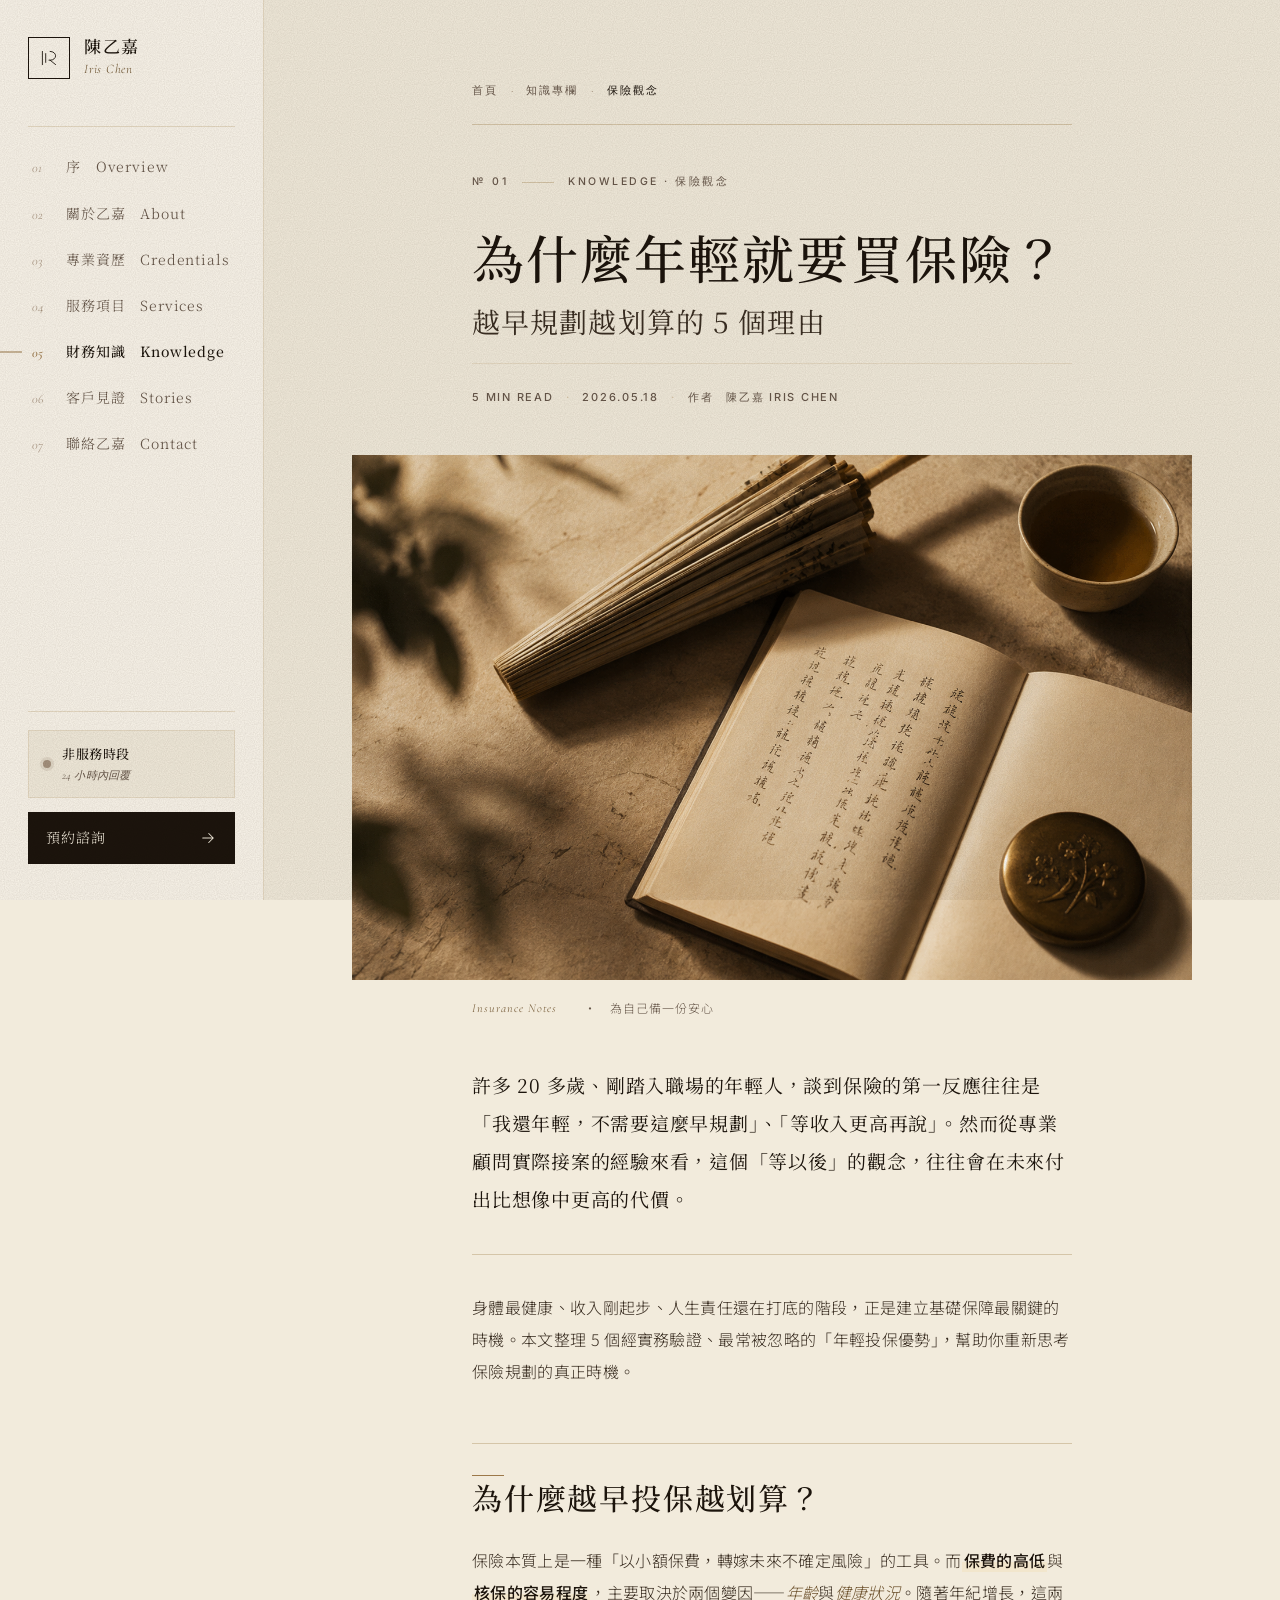
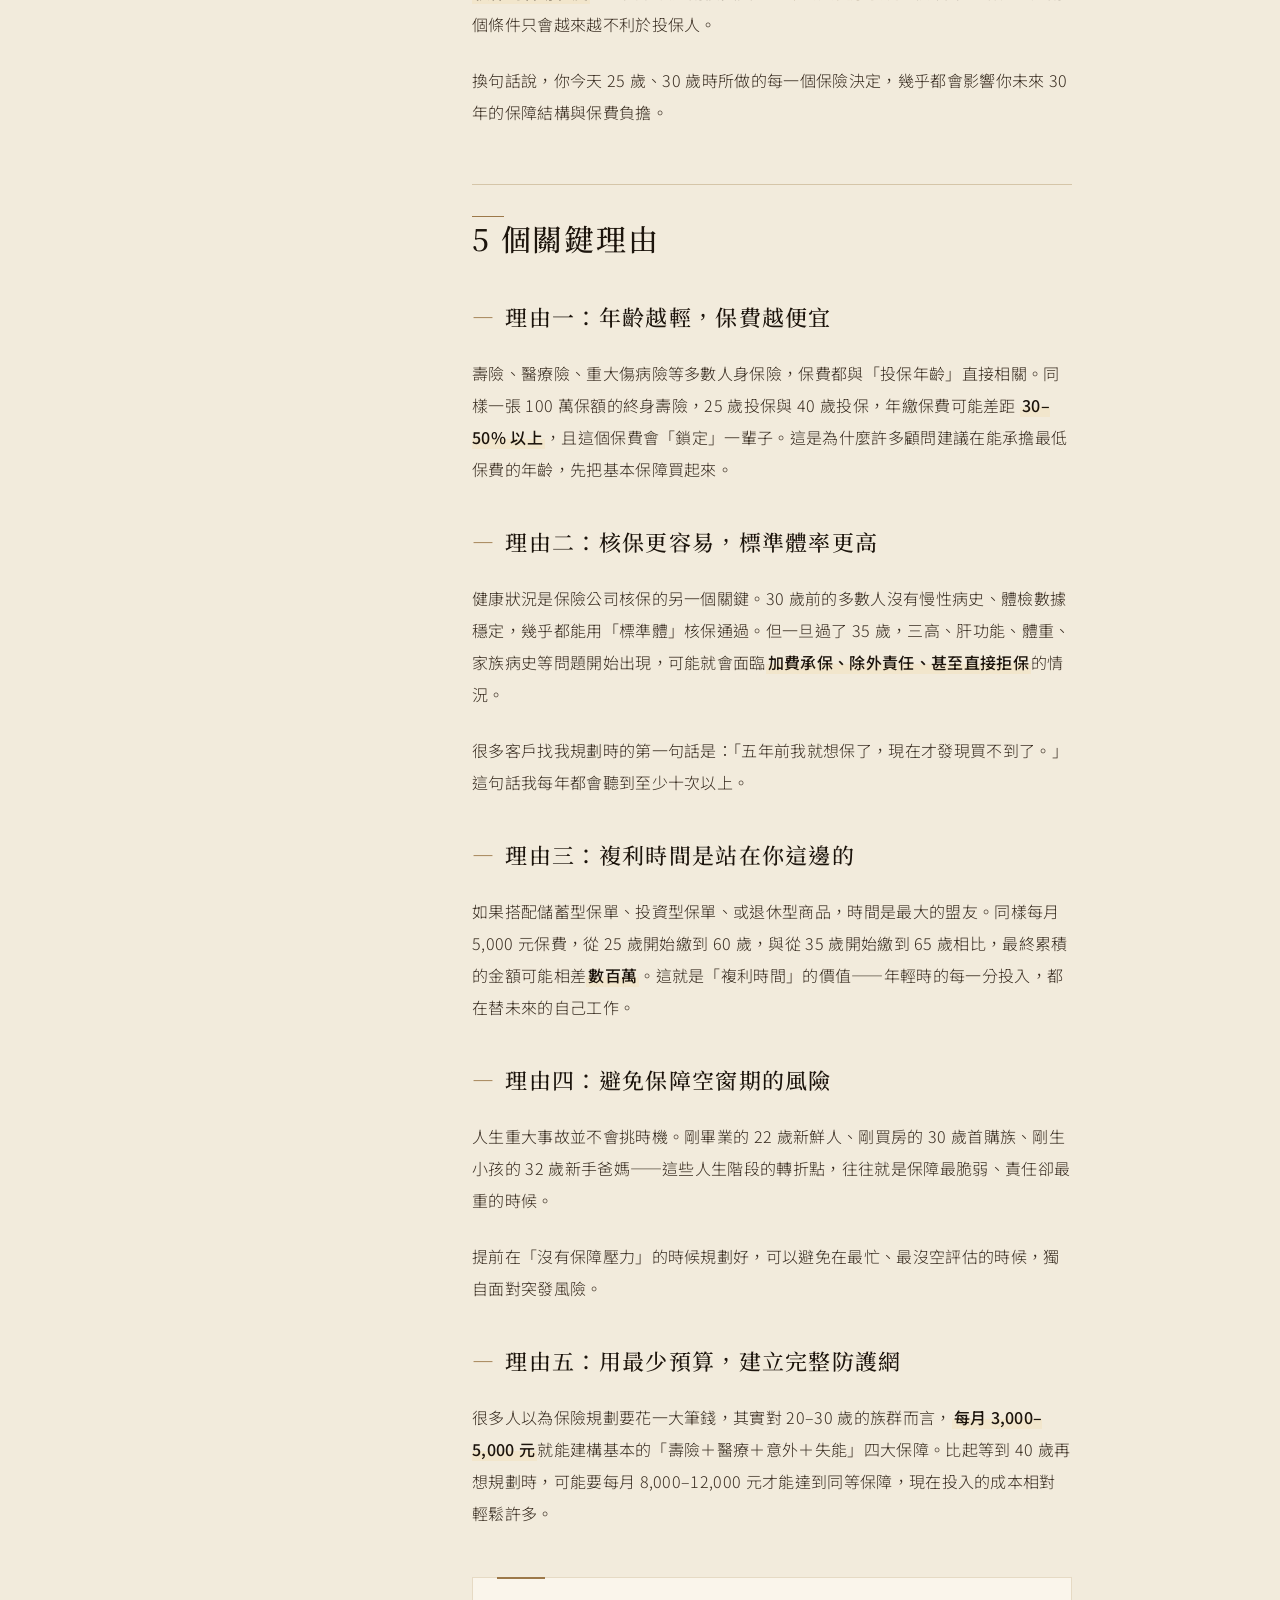
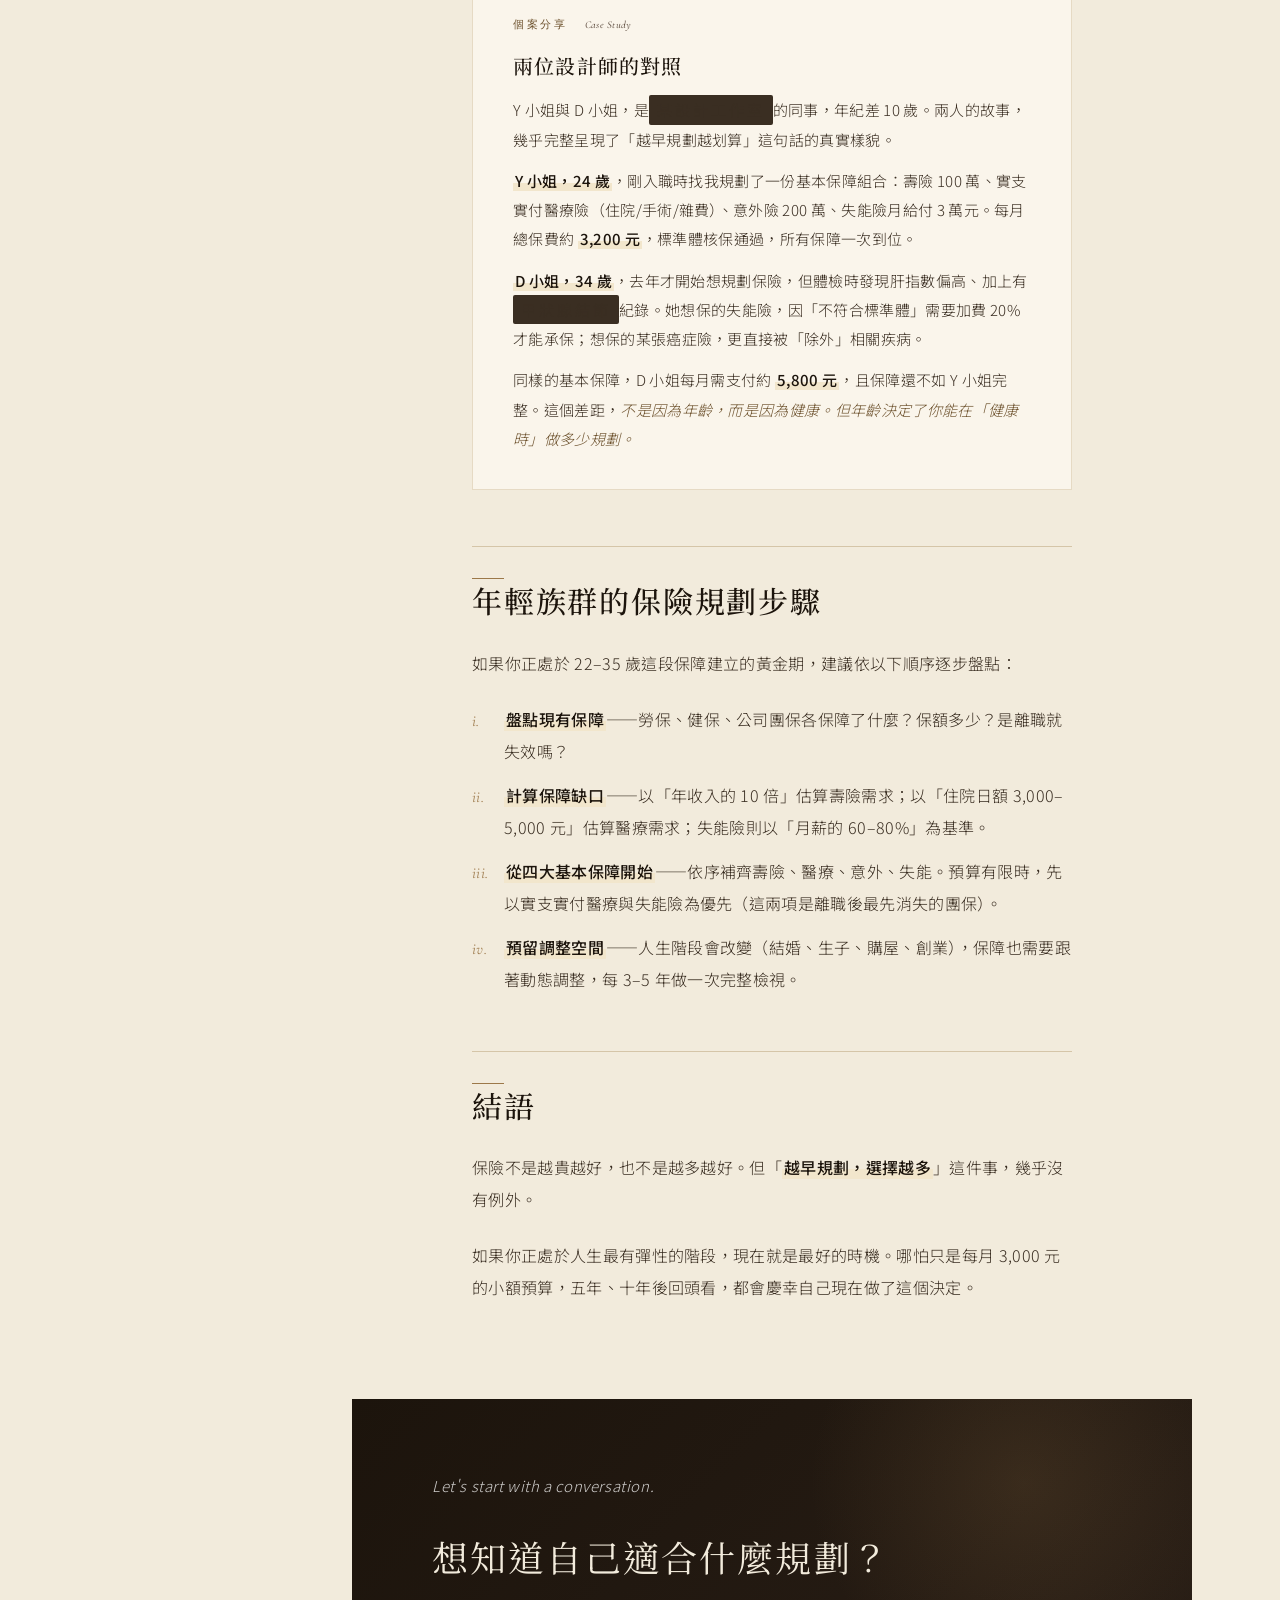
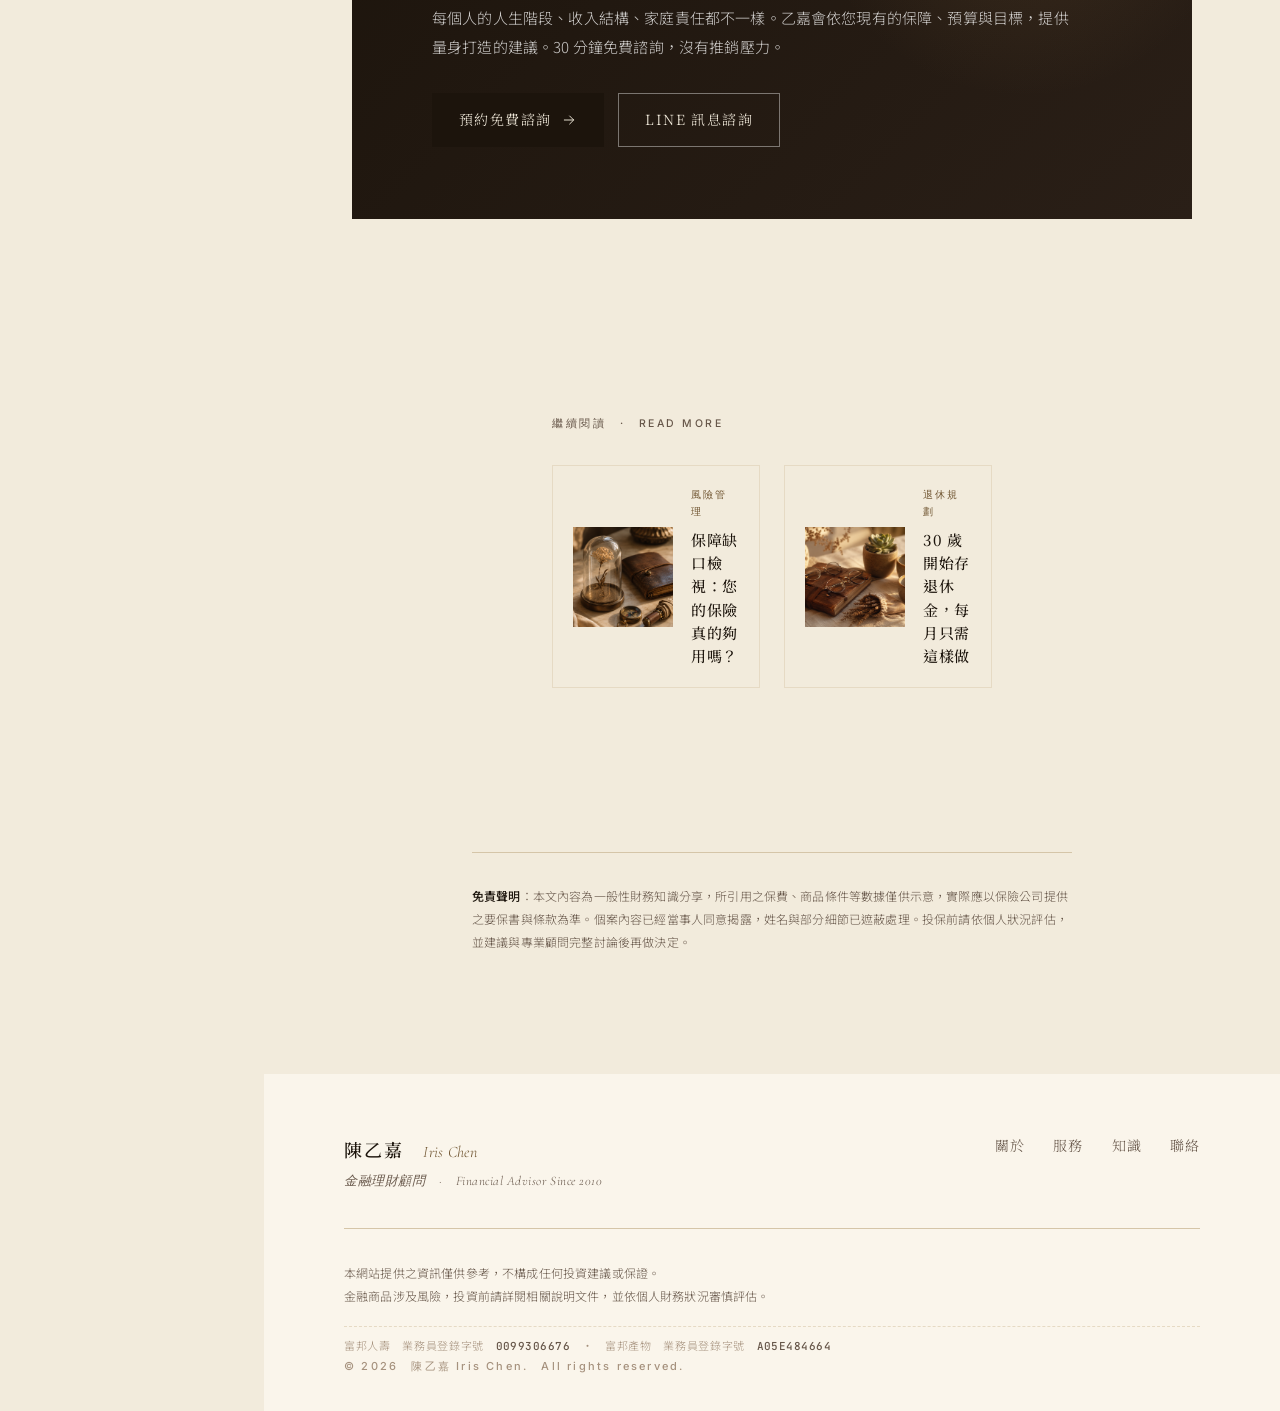
==== commit 9819dcf3: "feat: add real contact info and insurance registration numbers - Phone: tel:+886970291847, display 0" ====
--- a/articles/01-young-insurance.html
+++ b/articles/01-young-insurance.html
@@ -156,7 +156,7 @@
               <span>預約免費諮詢</span>
               <svg viewBox="0 0 24 24" fill="none"><path d="M5 12 L19 12 M13 6 L19 12 L13 18" stroke="currentColor" stroke-width="1.4" stroke-linecap="round" stroke-linejoin="round"/></svg>
             </a>
-            <a href="https://line.me" target="_blank" rel="noopener" class="btn btn--ghost">LINE 訊息諮詢</a>
+            <a href="https://line.me/R/ti/p/@mmt-iris" target="_blank" rel="noopener" class="btn btn--ghost">LINE 訊息諮詢</a>
           </div>
         </div>
       </section>
@@ -207,6 +207,7 @@
           本網站提供之資訊僅供參考，不構成任何投資建議或保證。<br/>
           金融商品涉及風險，投資前請詳閱相關說明文件，並依個人財務狀況審慎評估。
         </p>
+        <p class="footer__compliance">富邦人壽　業務員登錄字號　<strong>0099306676</strong>　·　富邦產物　業務員登錄字號　<strong>A05E484664</strong></p>
         <div class="footer__copy">© 2026　陳乙嘉 Iris Chen.　All rights reserved.</div>
       </div>
     </footer>
--- a/assets/css/style.css
+++ b/assets/css/style.css
@@ -2170,3 +2170,25 @@
   .article-body h2 { padding-top: 24px; margin-top: 40px !important; }
   .article-body h2::before { top: 24px; }
 }
+
+/* =========================================================
+   Footer compliance (insurance registration numbers)
+   ========================================================= */
+.footer__compliance {
+  font-family: var(--sans-zh);
+  font-size: 11px;
+  line-height: 1.9;
+  color: var(--ash);
+  font-weight: 300;
+  margin-top: 8px;
+  padding-top: 8px;
+  border-top: 1px dashed var(--rule-soft);
+  letter-spacing: 0.06em;
+}
+.footer__compliance strong {
+  font-family: var(--mono);
+  font-size: 11px;
+  color: var(--graphite);
+  font-weight: 500;
+  letter-spacing: 0.04em;
+}
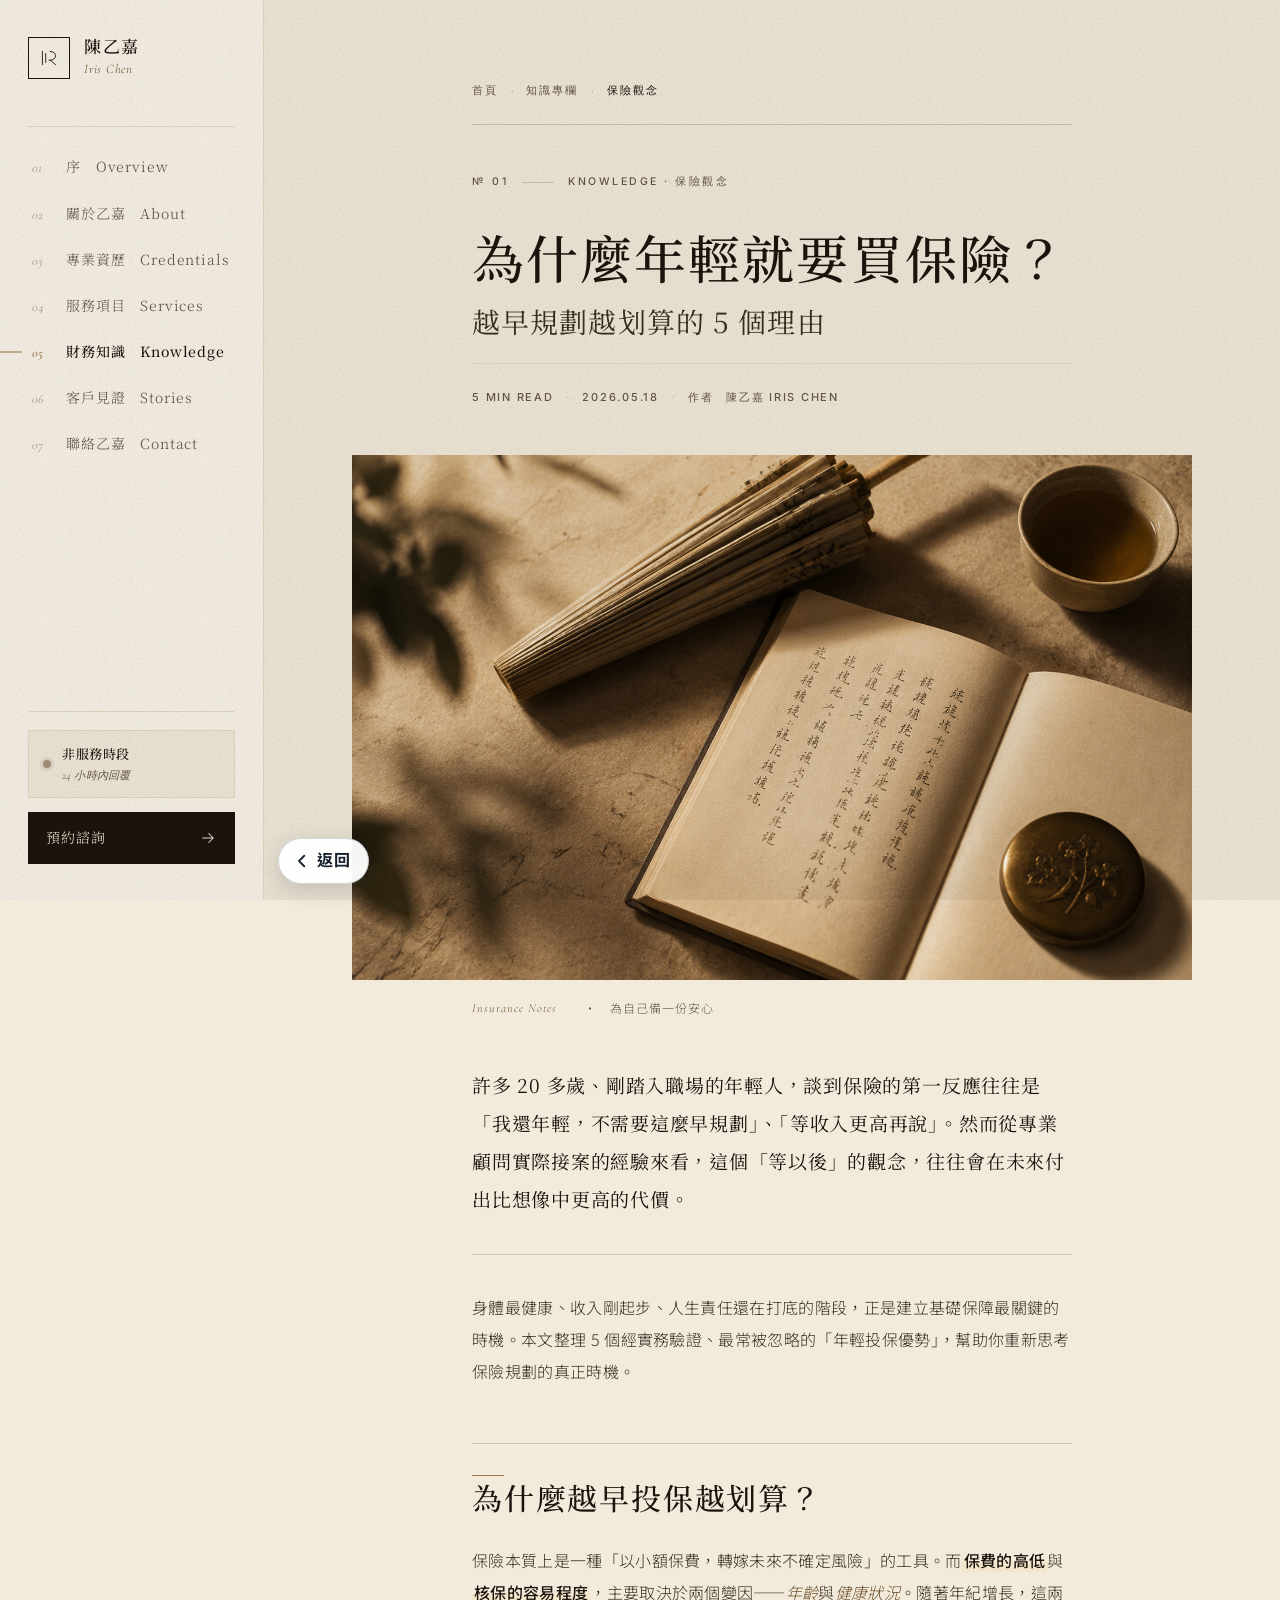
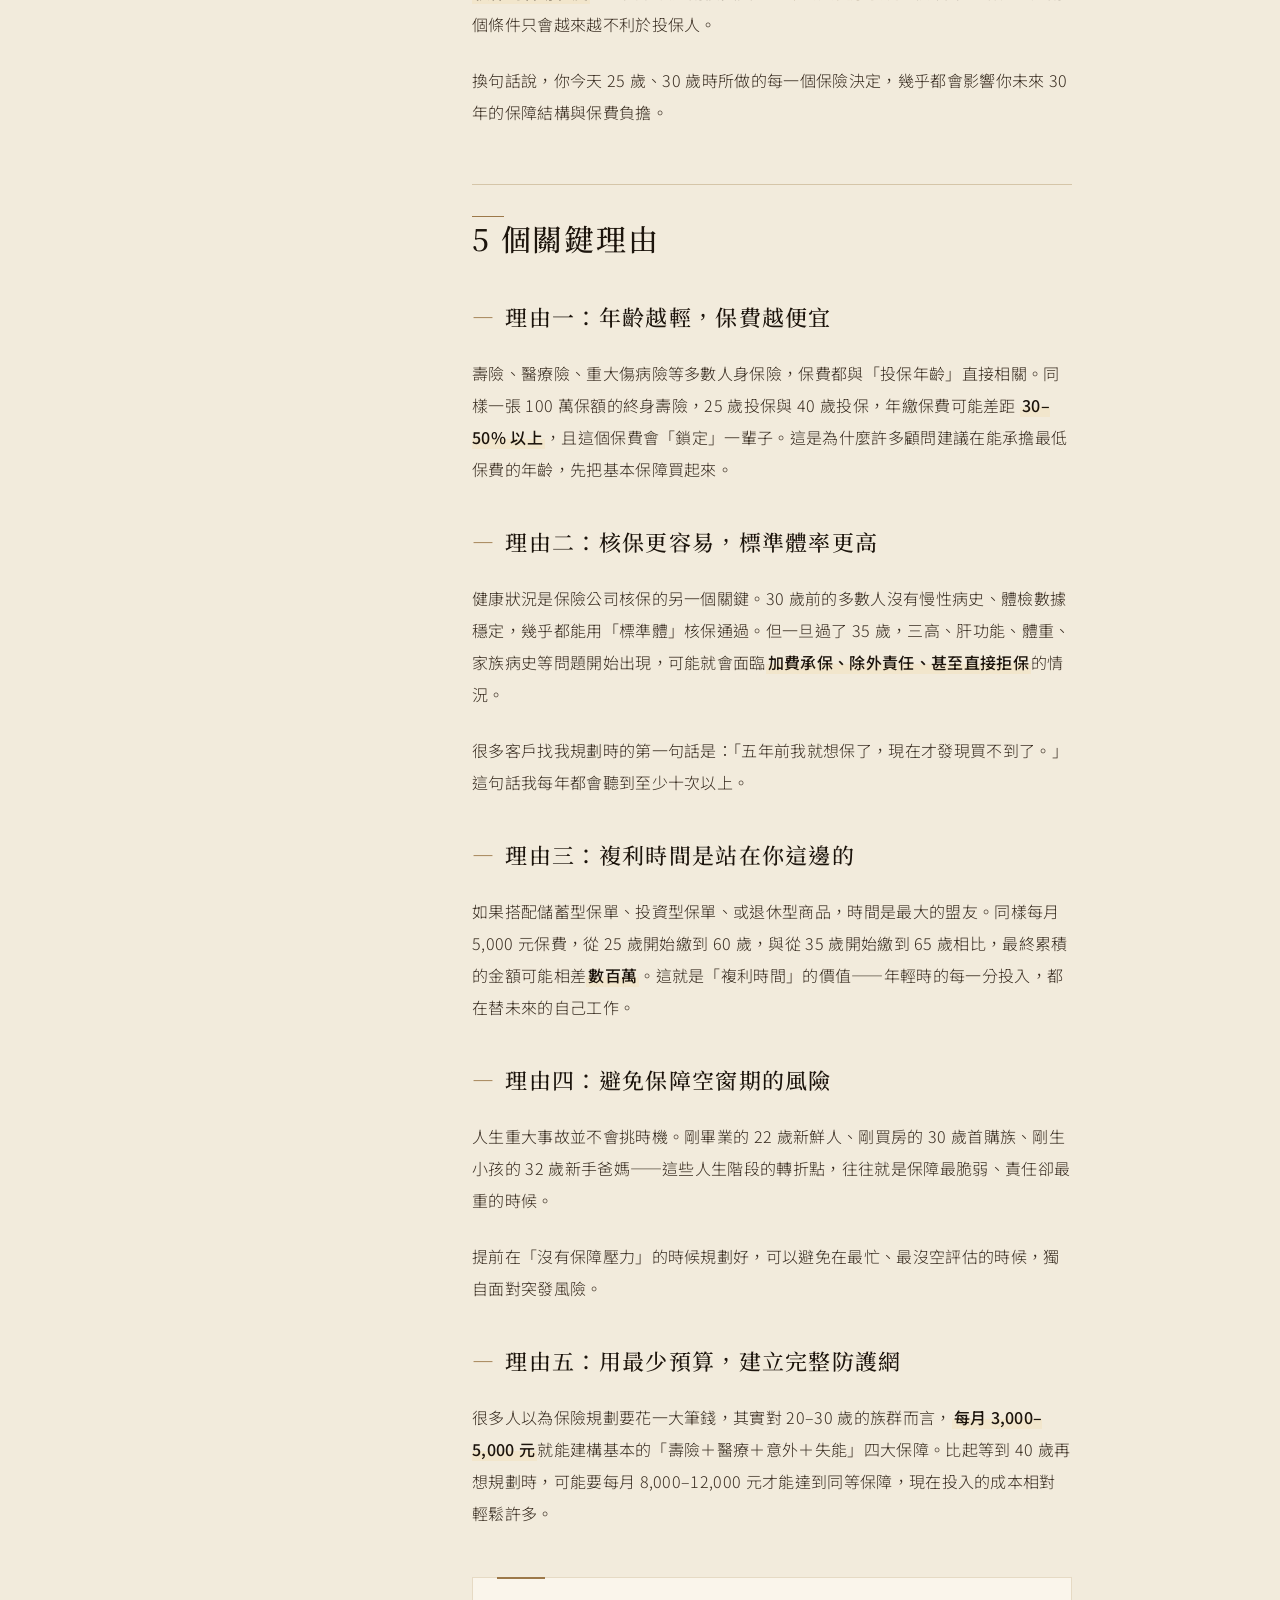
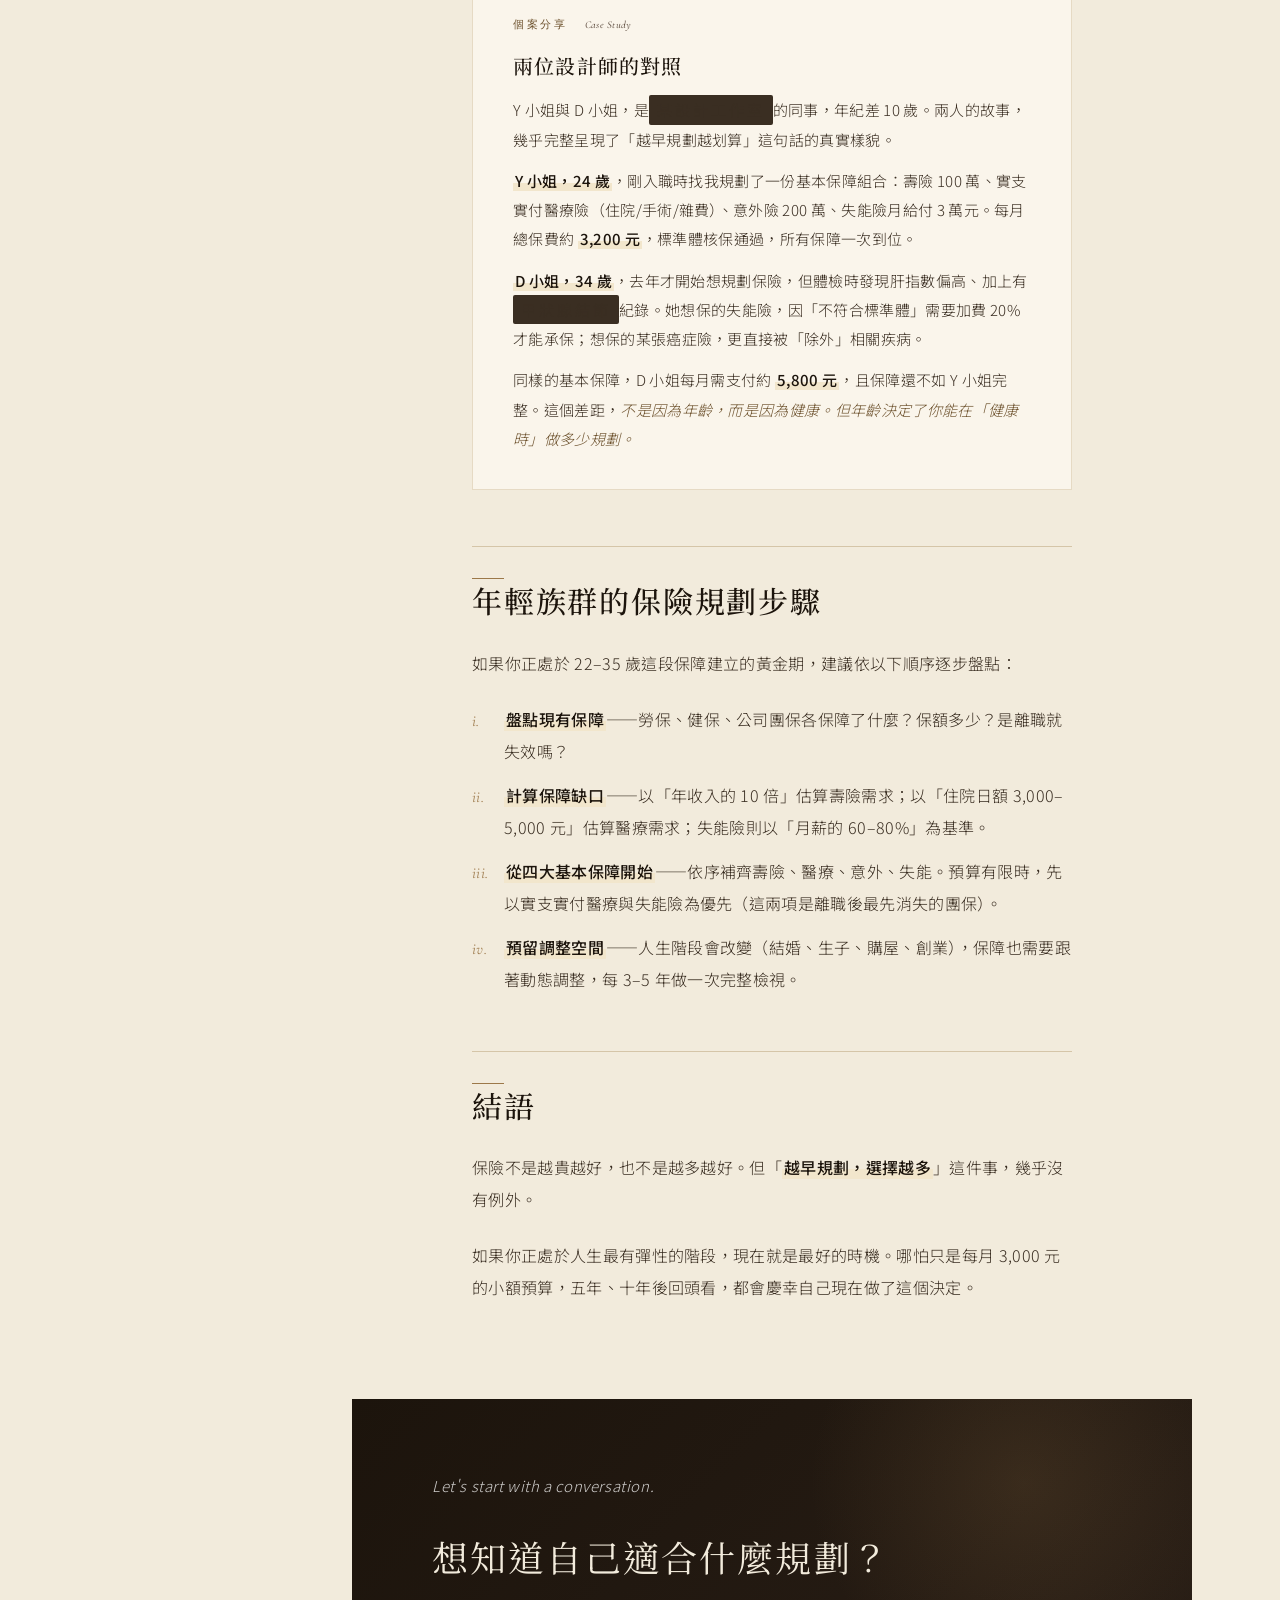
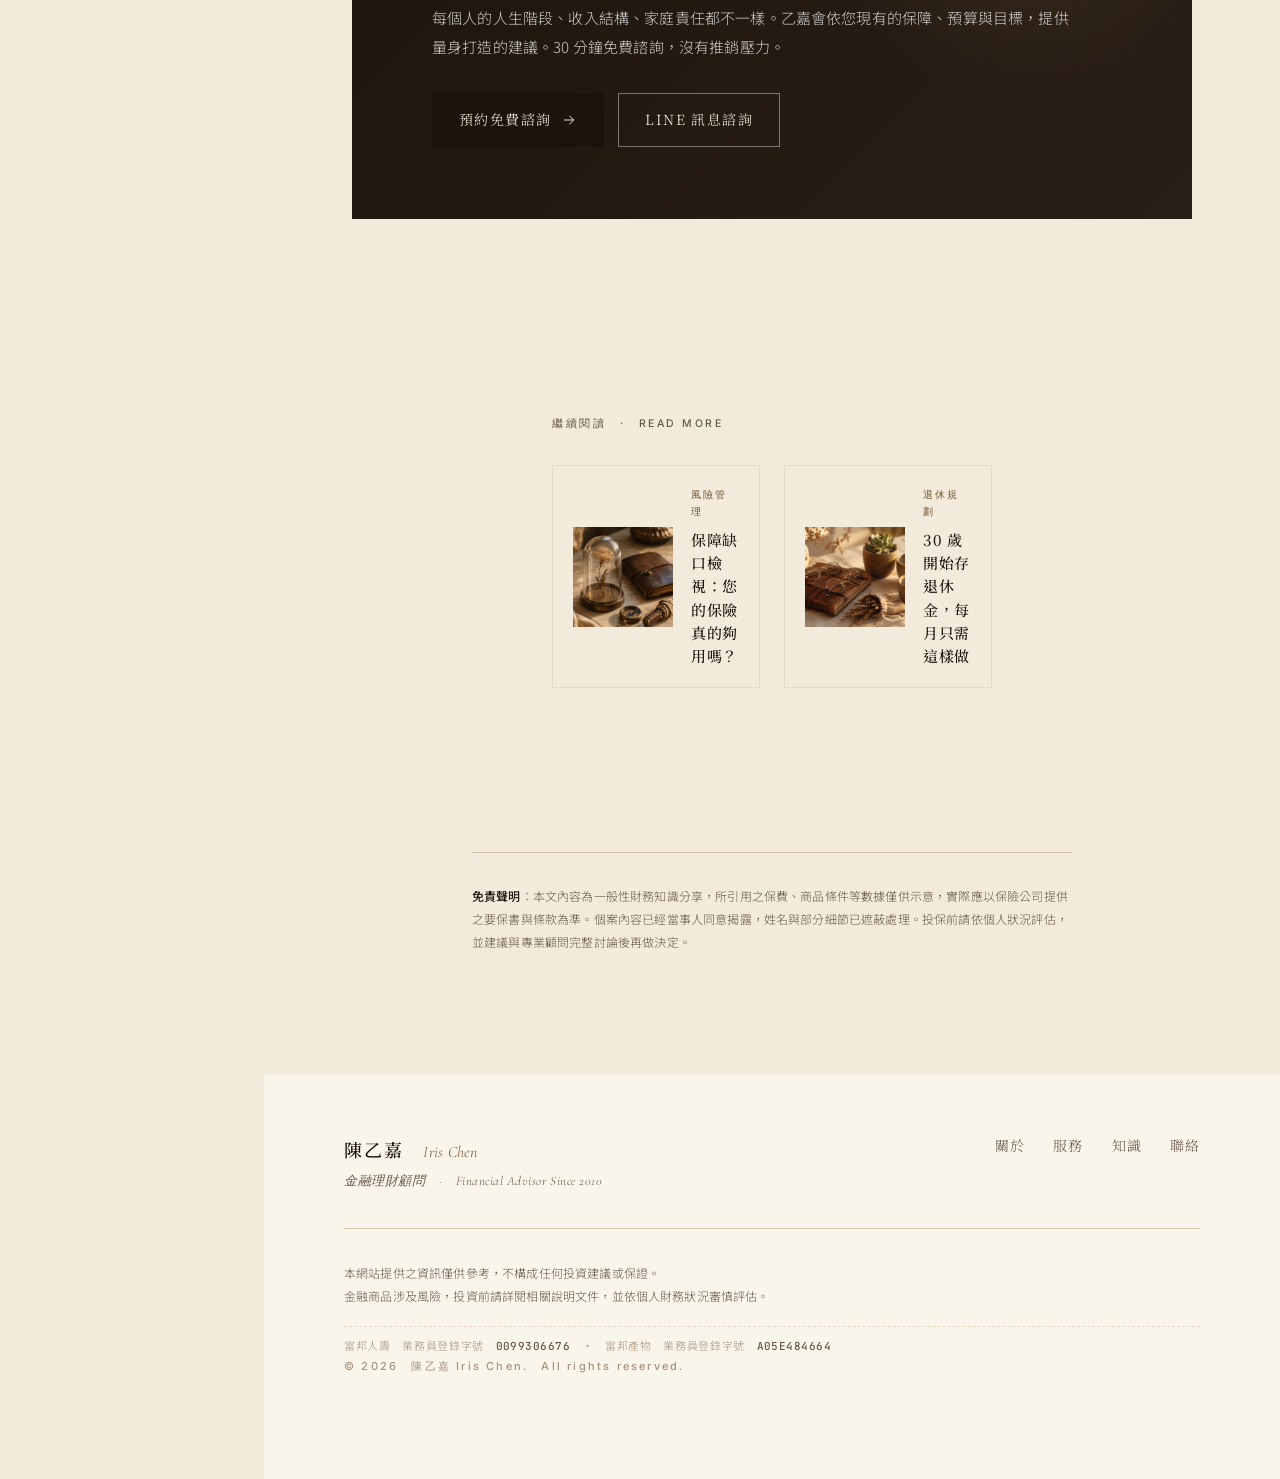
==== commit 39e6d541: "文章內頁加上返回鈕（back-dock.js：回到剛剛的畫面與捲動位置），首頁記住摺疊區與篩選分頁 Co-Authored-By: Claude Fable 5.1 <noreply@anthropi" ====
--- a/articles/01-young-insurance.html
+++ b/articles/01-young-insurance.html
@@ -1,6 +1,7 @@
 <!DOCTYPE html>
 <html lang="zh-Hant">
 <head>
+  <link rel="icon" type="image/svg+xml" href="../assets/iris-mark.svg" />
   <meta charset="UTF-8" />
   <meta name="viewport" content="width=device-width, initial-scale=1.0" />
   <meta name="description" content="20–35 歲是保險規劃的黃金時期！保費更便宜、核保更容易、複利時間站在你這邊。本文整理 5 個越早投保越划算的關鍵理由，附真實個案對照。陳乙嘉 Iris Chen 金融理財顧問為您解析。" />
@@ -10,7 +11,7 @@
   <meta property="og:title" content="為什麼年輕就要買保險？越早規劃越划算的 5 個理由" />
   <meta property="og:description" content="20–35 歲是保險規劃的黃金時期。本文整理 5 個越早投保越划算的關鍵理由，附真實個案對照。" />
   <meta property="og:type" content="article" />
-  <meta property="og:image" content="../assets/img/article-insurance.png" />
+  <meta property="og:image" content="https://te-chun-liu.github.io/iris-finans/assets/img/article-insurance.png" />
   <link rel="canonical" href="https://te-chun-liu.github.io/iris-finans/articles/01-young-insurance.html" />
 
   <link rel="preconnect" href="https://fonts.googleapis.com" />
@@ -214,5 +215,14 @@
   </main>
 
   <script src="../assets/js/main.js"></script>
+  <script>
+    /* 返回鈕設定：站台可能掛在子路徑（GitHub Pages /iris-finans/），首頁路徑依目前網址推算 */
+    (function () {
+      var base = location.pathname.replace(/(articles\/)?[^\/]*$/, "");
+      var bare = base.replace(/\/+$/, "") || "/";
+      window.BackDockConfig = { home: base, hide: [bare, base + "index.html"], parents: { "/articles/": base } };
+    })();
+  </script>
+  <script src="../assets/js/back-dock.js" defer></script>
 </body>
 </html>
--- a/assets/css/style.css
+++ b/assets/css/style.css
@@ -39,7 +39,11 @@
    Reset
    ========================================================= */
 *, *::before, *::after { box-sizing: border-box; margin: 0; padding: 0; }
-html { scroll-behavior: smooth; -webkit-text-size-adjust: 100%; }
+html {
+  scroll-behavior: smooth;
+  -webkit-text-size-adjust: 100%;
+  overflow-x: hidden;
+}
 body {
   font-family: var(--sans-zh);
   color: var(--ink);
@@ -49,6 +53,9 @@
   -moz-osx-font-smoothing: grayscale;
   font-weight: 300;
   letter-spacing: 0.01em;
+  overflow-x: hidden;
+  width: 100%;
+  max-width: 100vw;
 }
 img { max-width: 100%; display: block; }
 a { color: inherit; text-decoration: none; }
@@ -2192,3 +2199,104 @@
   font-weight: 500;
   letter-spacing: 0.04em;
 }
+
+/* =========================================================
+   Fold (details/summary) — 收合區塊
+   ========================================================= */
+.fold {
+  margin-top: 56px;
+  border-top: 1px solid var(--rule);
+  padding-top: 0;
+}
+.fold__summary {
+  list-style: none;
+  cursor: pointer;
+  display: flex;
+  align-items: baseline;
+  gap: 16px;
+  padding: 24px 0;
+  user-select: none;
+  transition: color .2s ease;
+}
+.fold__summary::-webkit-details-marker { display: none; }
+.fold__summary:hover { color: var(--bronze-deep); }
+.fold__sum-zh {
+  font-family: var(--serif-zh);
+  font-size: 20px;
+  font-weight: 500;
+  letter-spacing: 0.04em;
+  color: var(--ink);
+}
+.fold__sum-en {
+  font-family: var(--italic-en);
+  font-style: italic;
+  font-size: 16px;
+  color: var(--graphite);
+  letter-spacing: 0.02em;
+}
+.fold__sum-arrow {
+  margin-left: auto;
+  font-family: var(--serif-en);
+  font-size: 22px;
+  color: var(--bronze);
+  font-weight: 300;
+  transition: transform .3s ease;
+  width: 32px;
+  height: 32px;
+  border: 1px solid var(--rule);
+  border-radius: 50%;
+  display: inline-flex;
+  align-items: center;
+  justify-content: center;
+  line-height: 1;
+}
+.fold[open] .fold__sum-arrow {
+  transform: rotate(45deg);
+  background: var(--bronze);
+  color: var(--bone);
+  border-color: var(--bronze);
+}
+
+/* light variant 用在 contact section（深色底） */
+.fold--light {
+  border-top: 1px solid rgba(245, 235, 220, 0.18);
+}
+.fold__summary--light .fold__sum-zh { color: var(--bone); }
+.fold__summary--light .fold__sum-en { color: rgba(245, 235, 220, 0.65); }
+.fold__summary--light .fold__sum-arrow {
+  color: var(--bone);
+  border-color: rgba(245, 235, 220, 0.4);
+}
+.fold--light[open] .fold__sum-arrow {
+  background: var(--bone);
+  color: var(--ink);
+  border-color: var(--bone);
+}
+
+/* 內容區塊上下間距 */
+.fold[open] > *:not(summary) {
+  animation: foldFadeIn .35s ease both;
+}
+@keyframes foldFadeIn {
+  from { opacity: 0; transform: translateY(-4px); }
+  to   { opacity: 1; transform: translateY(0); }
+}
+
+/* contact 區內的 stories grid 在 details 內、給點上下空間 */
+.contact .fold--stories { margin-top: 24px; margin-bottom: 32px; }
+.contact .fold--stories .stories__grid { padding-top: 8px; }
+
+@media (max-width: 720px) {
+  .fold { margin-top: 32px; }
+  .fold__summary { padding: 16px 0; gap: 10px; }
+  .fold__sum-zh { font-size: 16px; }
+  .fold__sum-en { font-size: 13px; }
+  .fold__sum-arrow { width: 26px; height: 26px; font-size: 18px; }
+}
+
+/* =========================================================
+   返回鈕（assets/js/back-dock.js）：桌機讓開左側固定側欄，不蓋住「預約諮詢」
+   ========================================================= */
+body .back-dock { left: calc(var(--sidebar-w, 0px) + max(14px, env(safe-area-inset-left))); }
+/* 頁尾留白：捲到最底時返回鈕不蓋住登錄字號與版權列 */
+.footer { padding-bottom: 104px; }
